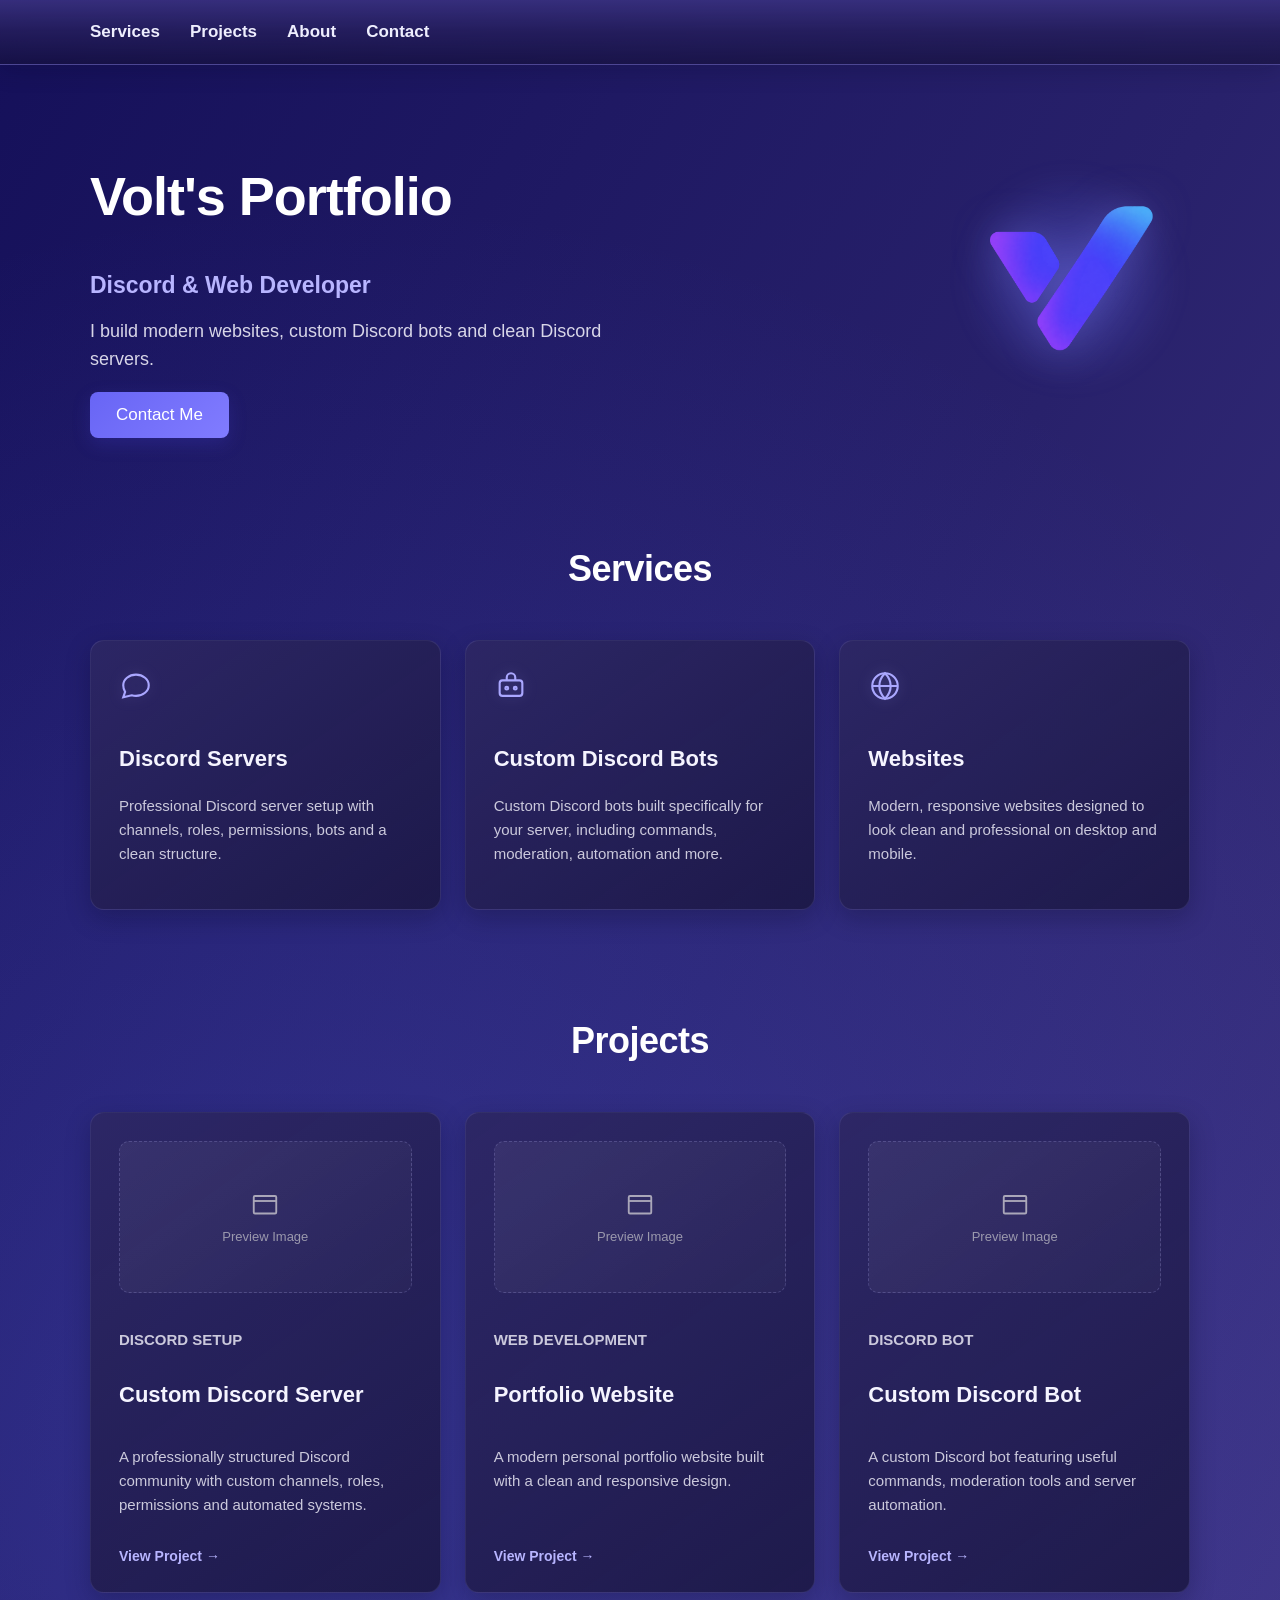
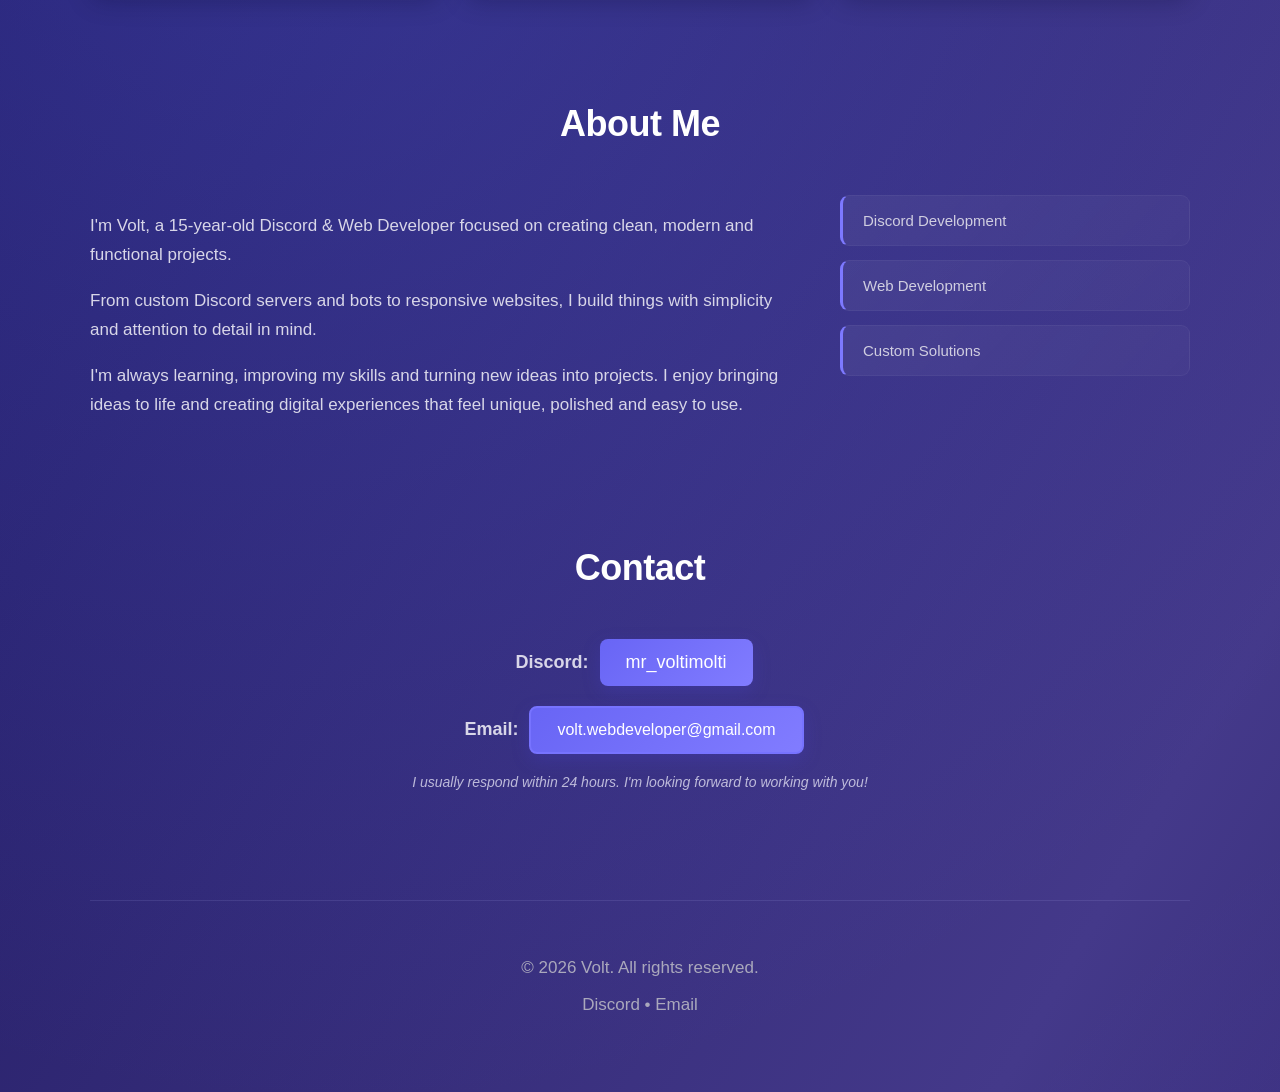
==== index.html @ e013213d "Portfolio website finished" ====
<!DOCTYPE html>
<html>
 <head>
  <title>My Portfolio</title>
  <link rel="stylesheet" href="style.css">
  <meta name="viewport" content="width=device-width, initial-scale=1.0">
</head>
  <body>
<nav>
  <a href="#services">Services</a>
  <a href="#projects">Projects</a>
  <a href="#about">About</a>
  <a href="#contact">Contact</a>
</nav>

<section>
  <div class="hero-content">
    <div class="hero-text">
      <h1>Volt's Portfolio</h1>
      <p class="subtitle">Discord & Web Developer</p>
      <p class="description">I build modern websites, custom Discord bots and clean Discord servers.</p>
      <a href="#contact" class="btn">Contact Me</a>
    </div>
<div class="hero-visual">
  <div class="glow-orb"></div>
  <img src="logo.png" alt="Volt Logo" class="hero-logo">
</div>
    </div>
  </div>
</section>

<section id="services">
  <h2 class="section-heading">Services</h2>
  <div class="card-row">
    <div class="card">
      <div class="icon">
        <svg viewBox="0 0 24 24"><path d="M21 11.5c0 4.14-4.03 7.5-9 7.5-1.06 0-2.08-.15-3.02-.43L3 20l1.3-3.9C3.47 14.9 3 13.25 3 11.5 3 7.36 7.03 4 12 4s9 3.36 9 7.5z"/></svg>
      </div>
      <h3>Discord Servers</h3>
      <p>Professional Discord server setup with channels, roles, permissions, bots and a clean structure.</p>
    </div>
    <div class="card">
      <div class="icon">
        <svg viewBox="0 0 24 24"><rect x="4" y="8" width="16" height="11" rx="2"/><path d="M9 8V6a3 3 0 0 1 6 0v2"/><circle cx="9" cy="13.5" r="1"/><circle cx="15" cy="13.5" r="1"/></svg>
      </div>
      <h3>Custom Discord Bots</h3>
      <p>Custom Discord bots built specifically for your server, including commands, moderation, automation and more.</p>
    </div>
    <div class="card">
      <div class="icon">
        <svg viewBox="0 0 24 24"><circle cx="12" cy="12" r="9"/><path d="M3 12h18M12 3c2.5 2.5 4 5.5 4 9s-1.5 6.5-4 9c-2.5-2.5-4-5.5-4-9s1.5-6.5 4-9z"/></svg>
      </div>
      <h3>Websites</h3>
      <p>Modern, responsive websites designed to look clean and professional on desktop and mobile.</p>
    </div>
  </div>
</section>

<section id="projects">
  <h2 class="section-heading">Projects</h2>
  <div class="card-row">
    <div class="card project-card">
      <div class="project-image">
        <svg viewBox="0 0 24 24"><rect x="3" y="4" width="18" height="14" rx="1"/><path d="M3 8h18"/></svg>
        <span>Preview Image</span>
      </div>
      <p class="project-category">Discord Setup</p>
      <h3>Custom Discord Server</h3>
      <p>A professionally structured Discord community with custom channels, roles, permissions and automated systems.</p>
      <a href="#" class="view-project">View Project →</a>
    </div>
    <div class="card project-card">
      <div class="project-image">
        <svg viewBox="0 0 24 24"><rect x="3" y="4" width="18" height="14" rx="1"/><path d="M3 8h18"/></svg>
        <span>Preview Image</span>
      </div>
      <p class="project-category">Web Development</p>
      <h3>Portfolio Website</h3>
      <p>A modern personal portfolio website built with a clean and responsive design.</p>
      <a href="#" class="view-project">View Project →</a>
    </div>
    <div class="card project-card">
      <div class="project-image">
        <svg viewBox="0 0 24 24"><rect x="3" y="4" width="18" height="14" rx="1"/><path d="M3 8h18"/></svg>
        <span>Preview Image</span>
      </div>
      <p class="project-category">Discord Bot</p>
      <h3>Custom Discord Bot</h3>
      <p>A custom Discord bot featuring useful commands, moderation tools and server automation.</p>
      <a href="#" class="view-project">View Project →</a>
    </div>
  </div>
</section>

<section id="about">
  <h2 class="section-heading">About Me</h2>
  <div class="about-content">
    <div class="about-text">
      <p>I'm Volt, a 15-year-old Discord & Web Developer focused on creating clean, modern and functional projects.</p>
      <p>From custom Discord servers and bots to responsive websites, I build things with simplicity and attention to detail in mind.</p>
      <p>I'm always learning, improving my skills and turning new ideas into projects. I enjoy bringing ideas to life and creating digital experiences that feel unique, polished and easy to use.</p>
    </div>

    <div class="about-highlights">
      <div class="highlight-item">Discord Development</div>
      <div class="highlight-item">Web Development</div>
      <div class="highlight-item">Custom Solutions</div>
    </div>
  </div>
</section>

<section id="contact">
  <h2 class="section-heading">Contact</h2>
  <p class="contact-line"><strong>Discord:</strong> <a href="https://discord.com/users/1202567023058489358" target="_blank" class="btn contact-btn">mr_voltimolti</a></p>
  <p class="contact-line"><strong>Email:</strong> <button class="btn contact-btn-outline" id="email-value" onclick="copyText('email-value')">volt.webdeveloper@gmail.com</button></p>
  <p class="contact-note"><em>I usually respond within 24 hours. I'm looking forward to working with you!</em></p> </section>
</section>

<footer>
  <p>© 2026 Volt. All rights reserved.</p>
  <p>Discord • Email</p>
</footer>

  <script src="script.js"></script>
  </body>
</html>
---- style.css ----
html {
scroll-behavior: smooth;
overflow-x: hidden;
}

body {
background:
radial-gradient(circle at 15% 30%, rgba(88, 101, 242, 0.28), transparent 32%),
radial-gradient(circle at 85% 70%, rgba(130, 90, 255, 0.22), transparent 30%),
linear-gradient(120deg, #15105a, #28216b, #44398a, #20195b, #15105a);
background-size: 180% 180%;
animation: gradientMove 18s ease-in-out infinite;
color: #f5f4ff;
font-family: Arial, sans-serif;
font-size: 17px;
max-width: 1100px;
margin: 0 auto;
padding: 0 40px 60px 40px;
overflow-x: hidden;
}

@keyframes gradientMove {
0% {
background-position: 0% 40%;
}

25% {
background-position: 45% 0%;
}

50% {
background-position: 100% 55%;
}

75% {
background-position: 55% 100%;
}

100% {
background-position: 0% 40%;
}
}

/* =========================
NAVBAR
========================= */

nav {
display: flex;
gap: 30px;
position: fixed;
top: 0;
left: 0;
right: 0;
background: linear-gradient(
to bottom,
rgba(55, 47, 125, 0.96),
rgba(37, 30, 91, 0.82),
rgba(22, 17, 58, 0.62)
);
backdrop-filter: blur(12px);
-webkit-backdrop-filter: blur(12px);
padding: 22px max(40px, calc((100vw - 1100px) / 2));
z-index: 100;
width: 100%;
box-sizing: border-box;
border-bottom: 1px solid rgba(185, 181, 255, 0.18);
box-shadow:
0 4px 25px rgba(10, 7, 35, 0.22);
}

nav a {
color: #eeeefe;
text-decoration: none;
font-weight: bold;
transition:
color 0.3s ease,
text-shadow 0.3s ease;
}

nav a:hover {
color: #c1beff;
text-shadow:
0 0 12px rgba(165, 163, 255, 0.35);
}

/* =========================
SECTIONS
========================= */

section {
margin-bottom: 110px;
scroll-margin-top: 110px;
}

section:first-of-type {
padding-top: 120px;
animation: fadeInUp 1s ease;
}

@keyframes fadeInUp {
from {
opacity: 0;
transform: translateY(30px);
}

to {
opacity: 1;
transform: translateY(0);
}
}

/* =========================
HEADINGS
========================= */

h1 {
font-size: 54px;
color: #ffffff;
letter-spacing: -1px;
}

.section-heading {
font-size: 36px;
text-align: center;
margin-bottom: 50px;
color: #ffffff;
letter-spacing: -0.5px;
}

h3 {
font-size: 22px;
color: #f5f4ff;
}

/* =========================
HERO
========================= */

.hero-content {
display: flex;
justify-content: space-between;
align-items: center;
gap: 40px;
}

.hero-text {
flex: 1;
}

.subtitle {
font-size: 23px;
font-weight: bold;
color: #b8b5ff;
margin-bottom: 14px;
}

.description {
font-size: 18px;
color: #d8d6e8;
max-width: 520px;
line-height: 1.6;
}

.hero-visual {
position: relative;
width: 240px;
height: 240px;
display: flex;
align-items: center;
justify-content: center;
flex-shrink: 0;
}

.glow-orb {
position: absolute;
width: 220px;
height: 220px;
border-radius: 50%;
background:
radial-gradient(
circle,
rgba(110, 115, 255, 0.38),
transparent 70%
);
filter: blur(10px);
animation: pulseGlow 6s ease-in-out infinite;
}

@keyframes pulseGlow {
0%,
100% {
opacity: 0.6;
}

50% {
opacity: 1;
}
}

.hero-logo {
position: relative;
width: 200px;
height: 200px;
object-fit: contain;
filter: drop-shadow(0 0 20px rgba(141, 138, 255, 0.25));
transition: transform 0.3s ease, filter 0.3s ease;
}

.hero-logo:hover {
transform: scale(1.05);
filter: drop-shadow(0 0 28px rgba(141, 138, 255, 0.4));
}

/* =========================
CARDS
========================= */

.card-row {
display: flex;
gap: 24px;
}

.card {
background:
linear-gradient(
145deg,
rgba(45, 39, 100, 0.92),
rgba(27, 23, 67, 0.88)
);
padding: 28px;
border-radius: 14px;
border: 1px solid rgba(165, 163, 255, 0.13);
transition:
transform 0.3s ease,
border-color 0.3s ease,
box-shadow 0.3s ease;
box-shadow:
0 8px 25px rgba(8, 6, 30, 0.25);
flex: 1;
}

.card:hover {
transform: translateY(-8px);
border-color:
rgba(165, 163, 255, 0.32);
box-shadow:
0 14px 35px rgba(8, 6, 30, 0.32);
}

.card p {
font-size: 15px;
color: #cbc9dc;
line-height: 1.6;
}

.icon svg {
width: 34px;
height: 34px;
stroke: #aaa7ff;
fill: none;
stroke-width: 1.5;
margin-bottom: 16px;
filter:
drop-shadow(
0 0 7px rgba(165, 163, 255, 0.2)
);
}

/* =========================
PROJECTS
========================= */

.project-card {
display: flex;
flex-direction: column;
}

.project-image {
background:
linear-gradient(
145deg,
rgba(255, 255, 255, 0.06),
rgba(255, 255, 255, 0.025)
);
border: 1px dashed rgba(190, 187, 255, 0.22);
border-radius: 10px;
height: 150px;
display: flex;
flex-direction: column;
align-items: center;
justify-content: center;
gap: 8px;
color: #9b99ad;
font-size: 13px;
margin-bottom: 20px;
}

.project-image svg {
width: 30px;
height: 30px;
stroke: #aaa7b9;
fill: none;
stroke-width: 1.5;
}

.project-category {
color: #b8b5ff;
font-size: 13px;
font-weight: bold;
text-transform: uppercase;
margin-bottom: 8px;
}

.view-project {
color: #b8b5ff;
text-decoration: none;
font-weight: bold;
font-size: 14px;
display: inline-block;
margin-top: auto;
padding-top: 16px;
transition:
color 0.3s ease,
transform 0.3s ease;
}

.view-project:hover {
color: #ffffff;
transform: translateX(3px);
}

/* =========================
ABOUT
========================= */

.about-content {
display: flex;
gap: 50px;
align-items: flex-start;
flex-wrap: wrap;
}

.about-text {
flex: 2;
min-width: 280px;
font-size: 17px;
color: #d8d6e8;
line-height: 1.7;
}

.about-highlights {
flex: 1;
min-width: 220px;
display: flex;
flex-direction: column;
gap: 14px;
}

.highlight-item {
background:
linear-gradient(
135deg,
rgba(255, 255, 255, 0.055),
rgba(255, 255, 255, 0.025)
);
padding: 16px 20px;
border-radius: 9px;
border-left:
3px solid #7d79ff;
border-top:
1px solid rgba(255, 255, 255, 0.05);
border-right:
1px solid rgba(255, 255, 255, 0.04);
border-bottom:
1px solid rgba(255, 255, 255, 0.04);
font-size: 15px;
color: #d0cee0;
}

/* =========================
CONTACT
========================= */

#contact {
text-align: center;
}

#contact a:not(.btn) {
color: #b8b5ff;
text-decoration: underline;
transition:
color 0.3s ease;
}

#contact a:not(.btn):hover {
color: #ffffff;
}

.contact-line {
font-size: 18px;
color: #d8d6e8;
margin-bottom: 20px;
}

.contact-btn {
margin-left: 6px;
}

.contact-btn-outline {
appearance: none;
-webkit-appearance: none;
margin-left: 6px;
background:
rgba(255, 255, 255, 0.025);
border:
2px solid #7773ff;
color: #f5f4ff;
font-family: inherit;
font-size: 16px;
cursor: pointer;
padding: 11px 24px;
border-radius: 8px;
transition:
background-color 0.3s ease,
border-color 0.3s ease,
box-shadow 0.3s ease;
}

.contact-btn-outline:hover {
background:
rgba(110, 106, 255, 0.14);
border-color:
#aaa7ff;
box-shadow:
0 0 18px rgba(110, 106, 255, 0.12);
}

.contact-note {
font-size: 14px;
opacity: 0.7;
margin-top: 20px;
}

/* =========================
BUTTONS
========================= */

.btn {
display: inline-block;
background:
linear-gradient(
135deg,
#6865f5,
#817cff
);
color: #ffffff;
padding: 13px 26px;
border-radius: 8px;
text-decoration: none;
transition:
transform 0.25s ease,
box-shadow 0.25s ease,
filter 0.25s ease;
margin-right: 12px;
box-shadow:
0 6px 18px rgba(72, 68, 220, 0.22);
}

.btn:hover {
transform: translateY(-2px);
filter: brightness(1.08);
box-shadow:
0 9px 25px rgba(72, 68, 220, 0.32);
}

/* =========================
FOOTER
========================= */

footer {
text-align: center;
color: #aaa8bc;
padding-top: 40px;
border-top:
1px solid rgba(190, 187, 255, 0.12);
}

/* =========================
RESPONSIVE
========================= */

@media (max-width: 768px) {

body {
padding-left: 20px;
padding-right: 20px;
}

nav {
gap: 18px;
padding-left: 20px;
padding-right: 20px;
}

nav a {
font-size: 15px;
}

.card-row {
flex-direction: column;
}

.hero-content {
flex-direction: column;
text-align: center;
}

.hero-visual {
display: none;
}

.contact-cards {
flex-direction: column;
align-items: center;
}

.description {
margin: 0 auto;
}

.about-content {
flex-direction: column;
}

.contact-box {
padding: 40px 24px;
}

h1 {
font-size: 42px;
}

.section-heading {
font-size: 28px;
}
}
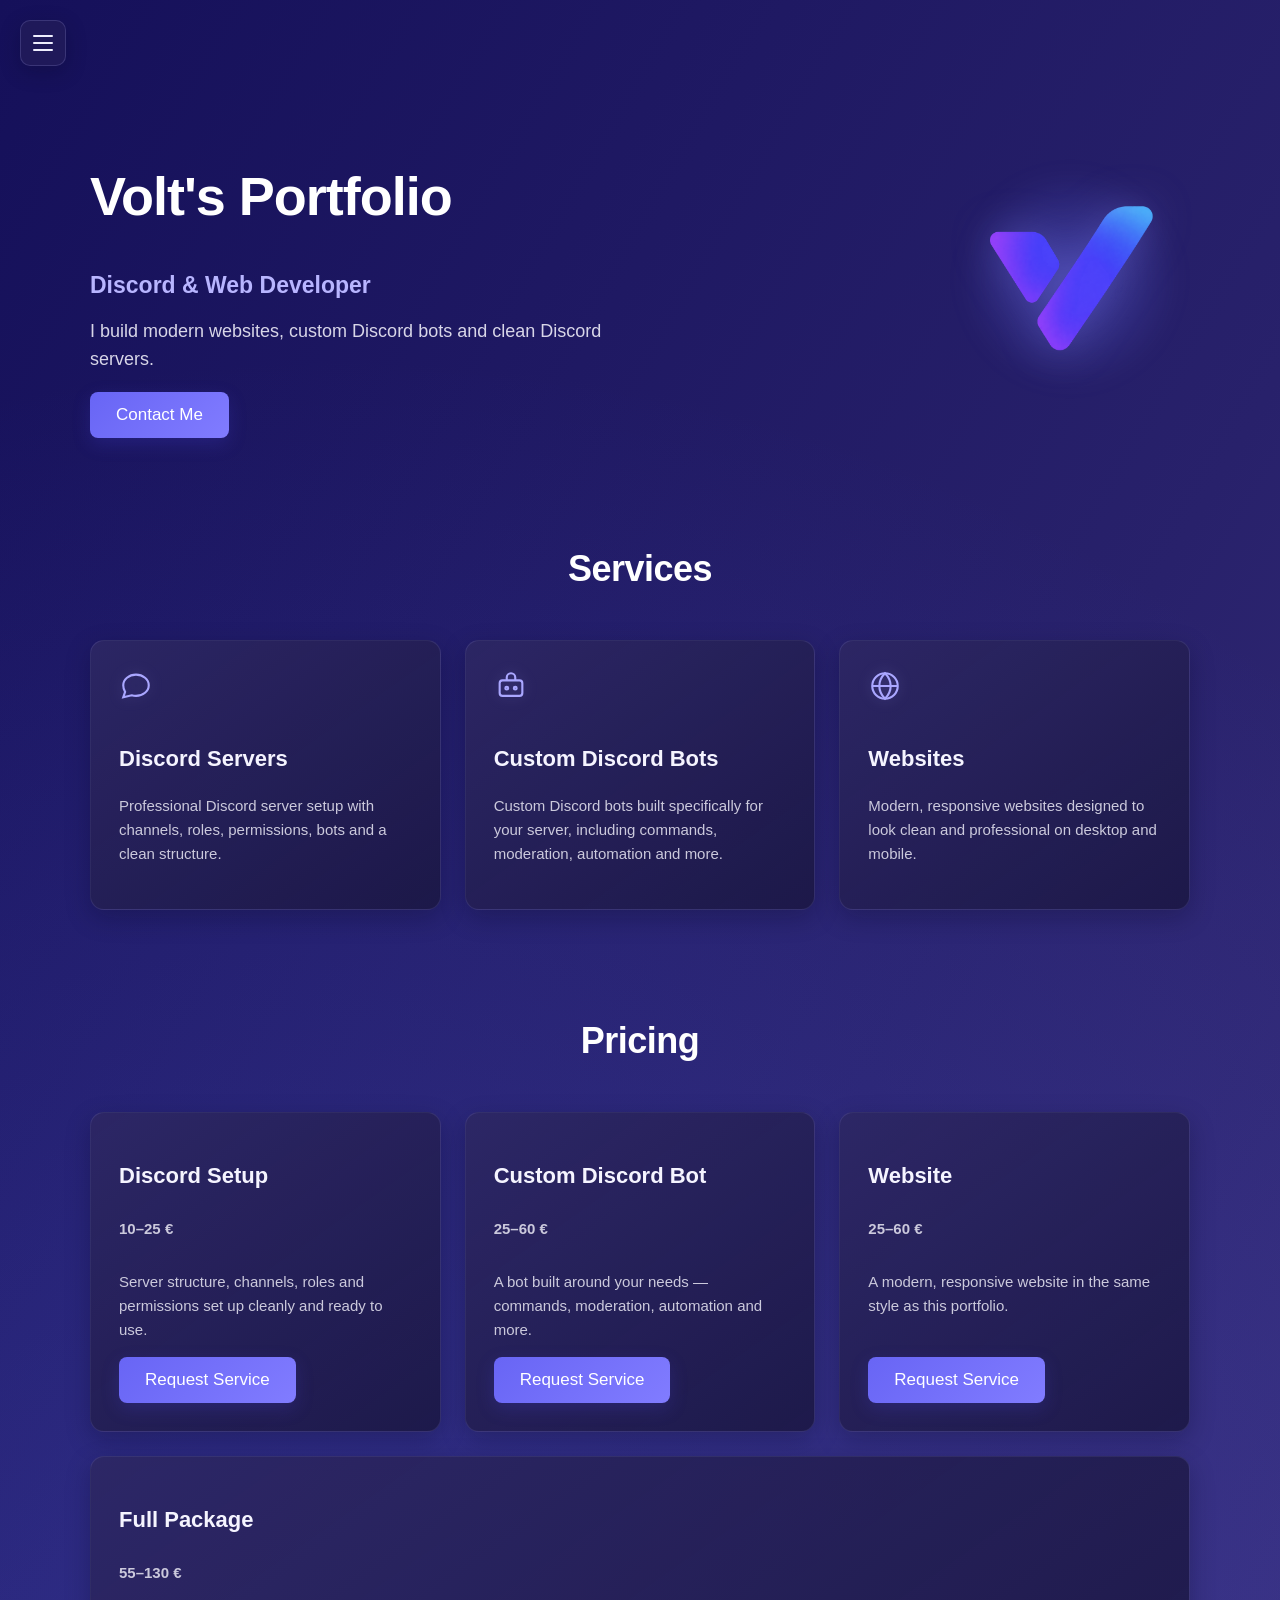
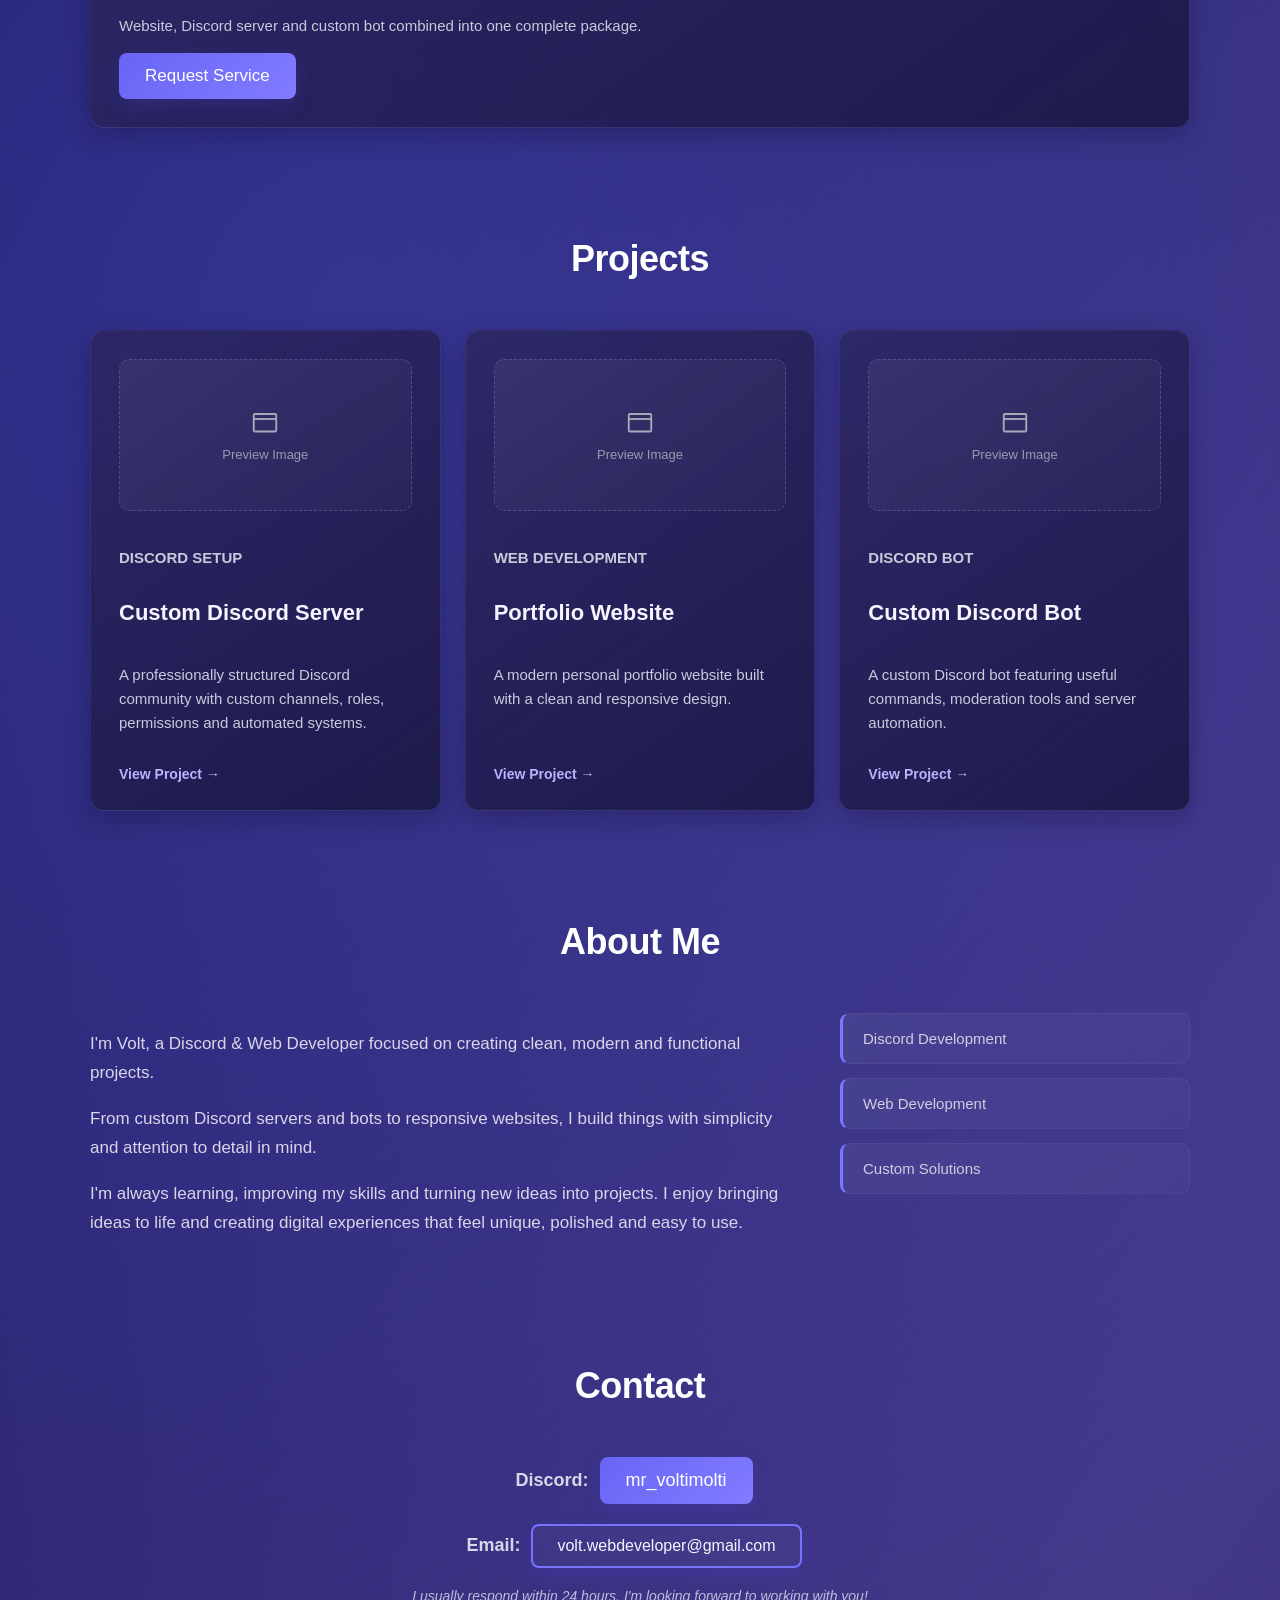
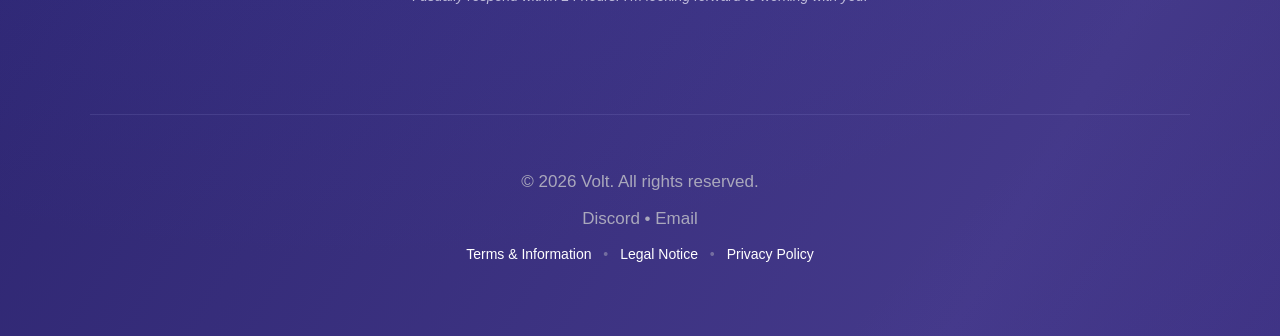
==== commit bfc17835: "Portfolio website finished 1.1" ====
--- a/index.html
+++ b/index.html
@@ -1,126 +1,640 @@
 <!DOCTYPE html>
-<html>
- <head>
-  <title>My Portfolio</title>
-  <link rel="stylesheet" href="style.css">
-  <meta name="viewport" content="width=device-width, initial-scale=1.0">
+<html lang="en">
+
+<head>
+  <meta charset="UTF-8">
+  <title>Volt's Portfolio</title>
+
+  <meta
+    name="description"
+    content="Volt — Discord & Web Developer creating custom Discord servers, bots and modern websites."
+  >
+
+  <meta
+    name="viewport"
+    content="width=device-width, initial-scale=1.0"
+  >
+
+  <link
+    rel="icon"
+    type="image/png"
+    href="logo.png"
+  >
+
+  <link
+    rel="stylesheet"
+    href="style.css"
+  >
 </head>
-  <body>
-<nav>
-  <a href="#services">Services</a>
-  <a href="#projects">Projects</a>
-  <a href="#about">About</a>
-  <a href="#contact">Contact</a>
+
+<body>
+
+<!-- =========================
+     MENU BUTTON
+========================= -->
+
+<button
+  class="menu-button"
+  id="menu-button"
+  aria-label="Open menu"
+  aria-expanded="false"
+>
+  <span></span>
+  <span></span>
+  <span></span>
+</button>
+
+
+<!-- =========================
+     MENU OVERLAY
+========================= -->
+
+<div
+  class="menu-overlay"
+  id="menu-overlay"
+></div>
+
+
+<!-- =========================
+     SIDE MENU
+========================= -->
+
+<nav
+  class="side-menu"
+  id="side-menu"
+  aria-label="Main navigation"
+>
+
+  <div class="menu-header">
+
+    <span>Volt</span>
+
+    <button
+      class="menu-close"
+      id="menu-close"
+      aria-label="Close menu"
+    >
+      ×
+    </button>
+
+  </div>
+
+
+  <div class="menu-links">
+
+    <a href="#services">Services</a>
+
+    <a href="#pricing">Pricing</a>
+
+    <a href="#projects">Projects</a>
+
+    <a href="#about">About</a>
+
+    <a href="#contact">Contact</a>
+
+  </div>
+
 </nav>
 
+
+<!-- =========================
+     HERO
+========================= -->
+
 <section>
+
   <div class="hero-content">
+
     <div class="hero-text">
+
       <h1>Volt's Portfolio</h1>
-      <p class="subtitle">Discord & Web Developer</p>
-      <p class="description">I build modern websites, custom Discord bots and clean Discord servers.</p>
-      <a href="#contact" class="btn">Contact Me</a>
-    </div>
-<div class="hero-visual">
-  <div class="glow-orb"></div>
-  <img src="logo.png" alt="Volt Logo" class="hero-logo">
-</div>
-    </div>
+
+      <p class="subtitle">
+        Discord & Web Developer
+      </p>
+
+      <p class="description">
+        I build modern websites, custom Discord bots and clean Discord servers.
+      </p>
+
+      <a
+        href="#contact"
+        class="btn"
+      >
+        Contact Me
+      </a>
+
+    </div>
+
+
+    <div class="hero-visual">
+
+      <div class="glow-orb"></div>
+
+      <img
+        src="logo.png"
+        alt="Volt Logo"
+        class="hero-logo"
+      >
+
+    </div>
+
   </div>
+
 </section>
 
+
+<!-- =========================
+     SERVICES
+========================= -->
+
 <section id="services">
-  <h2 class="section-heading">Services</h2>
+
+  <h2 class="section-heading">
+    Services
+  </h2>
+
+
   <div class="card-row">
+
     <div class="card">
+
       <div class="icon">
-        <svg viewBox="0 0 24 24"><path d="M21 11.5c0 4.14-4.03 7.5-9 7.5-1.06 0-2.08-.15-3.02-.43L3 20l1.3-3.9C3.47 14.9 3 13.25 3 11.5 3 7.36 7.03 4 12 4s9 3.36 9 7.5z"/></svg>
-      </div>
-      <h3>Discord Servers</h3>
-      <p>Professional Discord server setup with channels, roles, permissions, bots and a clean structure.</p>
-    </div>
+
+        <svg viewBox="0 0 24 24">
+          <path d="M21 11.5c0 4.14-4.03 7.5-9 7.5-1.06 0-2.08-.15-3.02-.43L3 20l1.3-3.9C3.47 14.9 3 13.25 3 11.5 3 7.36 7.03 4 12 4s9 3.36 9 7.5z"/>
+        </svg>
+
+      </div>
+
+      <h3>
+        Discord Servers
+      </h3>
+
+      <p>
+        Professional Discord server setup with channels, roles,
+        permissions, bots and a clean structure.
+      </p>
+
+    </div>
+
+
     <div class="card">
+
       <div class="icon">
-        <svg viewBox="0 0 24 24"><rect x="4" y="8" width="16" height="11" rx="2"/><path d="M9 8V6a3 3 0 0 1 6 0v2"/><circle cx="9" cy="13.5" r="1"/><circle cx="15" cy="13.5" r="1"/></svg>
-      </div>
-      <h3>Custom Discord Bots</h3>
-      <p>Custom Discord bots built specifically for your server, including commands, moderation, automation and more.</p>
-    </div>
+
+        <svg viewBox="0 0 24 24">
+          <rect x="4" y="8" width="16" height="11" rx="2"/>
+          <path d="M9 8V6a3 3 0 0 1 6 0v2"/>
+          <circle cx="9" cy="13.5" r="1"/>
+          <circle cx="15" cy="13.5" r="1"/>
+        </svg>
+
+      </div>
+
+      <h3>
+        Custom Discord Bots
+      </h3>
+
+      <p>
+        Custom Discord bots built specifically for your server,
+        including commands, moderation, automation and more.
+      </p>
+
+    </div>
+
+
     <div class="card">
+
       <div class="icon">
-        <svg viewBox="0 0 24 24"><circle cx="12" cy="12" r="9"/><path d="M3 12h18M12 3c2.5 2.5 4 5.5 4 9s-1.5 6.5-4 9c-2.5-2.5-4-5.5-4-9s1.5-6.5 4-9z"/></svg>
-      </div>
-      <h3>Websites</h3>
-      <p>Modern, responsive websites designed to look clean and professional on desktop and mobile.</p>
-    </div>
+
+        <svg viewBox="0 0 24 24">
+          <circle cx="12" cy="12" r="9"/>
+          <path d="M3 12h18M12 3c2.5 2.5 4 5.5 4 9s-1.5 6.5-4 9c-2.5-2.5-4-5.5-4-9s1.5-6.5 4-9z"/>
+        </svg>
+
+      </div>
+
+      <h3>
+        Websites
+      </h3>
+
+      <p>
+        Modern, responsive websites designed to look clean and
+        professional on desktop and mobile.
+      </p>
+
+    </div>
+
   </div>
+
 </section>
 
+
+<!-- =========================
+     PRICING
+========================= -->
+
+<section id="pricing">
+
+  <h2 class="section-heading">
+    Pricing
+  </h2>
+
+
+  <div class="pricing-row">
+
+
+    <div class="card pricing-card">
+
+      <h3>
+        Discord Setup
+      </h3>
+
+      <p class="price">
+        10–25 €
+      </p>
+
+      <p>
+        Server structure, channels, roles and permissions set up
+        cleanly and ready to use.
+      </p>
+
+      <a
+        href="#contact"
+        class="btn"
+      >
+        Request Service
+      </a>
+
+    </div>
+
+
+    <div class="card pricing-card">
+
+      <h3>
+        Custom Discord Bot
+      </h3>
+
+      <p class="price">
+        25–60 €
+      </p>
+
+      <p>
+        A bot built around your needs — commands, moderation,
+        automation and more.
+      </p>
+
+      <a
+        href="#contact"
+        class="btn"
+      >
+        Request Service
+      </a>
+
+    </div>
+
+
+    <div class="card pricing-card">
+
+      <h3>
+        Website
+      </h3>
+
+      <p class="price">
+        25–60 €
+      </p>
+
+      <p>
+        A modern, responsive website in the same style as
+        this portfolio.
+      </p>
+
+      <a
+        href="#contact"
+        class="btn"
+      >
+        Request Service
+      </a>
+
+    </div>
+
+
+    <div class="card pricing-card">
+
+      <h3>
+        Full Package
+      </h3>
+
+      <p class="price">
+        55–130 €
+      </p>
+
+      <p>
+        Website, Discord server and custom bot combined into
+        one complete package.
+      </p>
+
+      <a
+        href="#contact"
+        class="btn"
+      >
+        Request Service
+      </a>
+
+    </div>
+
+  </div>
+
+</section>
+
+
+<!-- =========================
+     PROJECTS
+========================= -->
+
 <section id="projects">
-  <h2 class="section-heading">Projects</h2>
+
+  <h2 class="section-heading">
+    Projects
+  </h2>
+
+
   <div class="card-row">
+
+
     <div class="card project-card">
+
       <div class="project-image">
-        <svg viewBox="0 0 24 24"><rect x="3" y="4" width="18" height="14" rx="1"/><path d="M3 8h18"/></svg>
-        <span>Preview Image</span>
-      </div>
-      <p class="project-category">Discord Setup</p>
-      <h3>Custom Discord Server</h3>
-      <p>A professionally structured Discord community with custom channels, roles, permissions and automated systems.</p>
-      <a href="#" class="view-project">View Project →</a>
-    </div>
+
+        <svg viewBox="0 0 24 24">
+          <rect x="3" y="4" width="18" height="14" rx="1"/>
+          <path d="M3 8h18"/>
+        </svg>
+
+        <span>
+          Preview Image
+        </span>
+
+      </div>
+
+      <p class="project-category">
+        Discord Setup
+      </p>
+
+      <h3>
+        Custom Discord Server
+      </h3>
+
+      <p>
+        A professionally structured Discord community with
+        custom channels, roles, permissions and automated systems.
+      </p>
+
+      <a
+        href="#"
+        class="view-project"
+      >
+        View Project →
+      </a>
+
+    </div>
+
+
     <div class="card project-card">
+
       <div class="project-image">
-        <svg viewBox="0 0 24 24"><rect x="3" y="4" width="18" height="14" rx="1"/><path d="M3 8h18"/></svg>
-        <span>Preview Image</span>
-      </div>
-      <p class="project-category">Web Development</p>
-      <h3>Portfolio Website</h3>
-      <p>A modern personal portfolio website built with a clean and responsive design.</p>
-      <a href="#" class="view-project">View Project →</a>
-    </div>
+
+        <svg viewBox="0 0 24 24">
+          <rect x="3" y="4" width="18" height="14" rx="1"/>
+          <path d="M3 8h18"/>
+        </svg>
+
+        <span>
+          Preview Image
+        </span>
+
+      </div>
+
+      <p class="project-category">
+        Web Development
+      </p>
+
+      <h3>
+        Portfolio Website
+      </h3>
+
+      <p>
+        A modern personal portfolio website built with a clean
+        and responsive design.
+      </p>
+
+      <a
+        href="#"
+        class="view-project"
+      >
+        View Project →
+      </a>
+
+    </div>
+
+
     <div class="card project-card">
+
       <div class="project-image">
-        <svg viewBox="0 0 24 24"><rect x="3" y="4" width="18" height="14" rx="1"/><path d="M3 8h18"/></svg>
-        <span>Preview Image</span>
-      </div>
-      <p class="project-category">Discord Bot</p>
-      <h3>Custom Discord Bot</h3>
-      <p>A custom Discord bot featuring useful commands, moderation tools and server automation.</p>
-      <a href="#" class="view-project">View Project →</a>
-    </div>
+
+        <svg viewBox="0 0 24 24">
+          <rect x="3" y="4" width="18" height="14" rx="1"/>
+          <path d="M3 8h18"/>
+        </svg>
+
+        <span>
+          Preview Image
+        </span>
+
+      </div>
+
+      <p class="project-category">
+        Discord Bot
+      </p>
+
+      <h3>
+        Custom Discord Bot
+      </h3>
+
+      <p>
+        A custom Discord bot featuring useful commands,
+        moderation tools and server automation.
+      </p>
+
+      <a
+        href="#"
+        class="view-project"
+      >
+        View Project →
+      </a>
+
+    </div>
+
   </div>
+
 </section>
 
+
+<!-- =========================
+     ABOUT
+========================= -->
+
 <section id="about">
-  <h2 class="section-heading">About Me</h2>
+
+  <h2 class="section-heading">
+    About Me
+  </h2>
+
+
   <div class="about-content">
+
     <div class="about-text">
-      <p>I'm Volt, a 15-year-old Discord & Web Developer focused on creating clean, modern and functional projects.</p>
-      <p>From custom Discord servers and bots to responsive websites, I build things with simplicity and attention to detail in mind.</p>
-      <p>I'm always learning, improving my skills and turning new ideas into projects. I enjoy bringing ideas to life and creating digital experiences that feel unique, polished and easy to use.</p>
-    </div>
+
+      <p>
+        I'm Volt, a Discord & Web Developer focused on creating
+        clean, modern and functional projects.
+      </p>
+
+      <p>
+        From custom Discord servers and bots to responsive
+        websites, I build things with simplicity and attention
+        to detail in mind.
+      </p>
+
+      <p>
+        I'm always learning, improving my skills and turning
+        new ideas into projects. I enjoy bringing ideas to life
+        and creating digital experiences that feel unique,
+        polished and easy to use.
+      </p>
+
+    </div>
+
 
     <div class="about-highlights">
-      <div class="highlight-item">Discord Development</div>
-      <div class="highlight-item">Web Development</div>
-      <div class="highlight-item">Custom Solutions</div>
-    </div>
+
+      <div class="highlight-item">
+        Discord Development
+      </div>
+
+      <div class="highlight-item">
+        Web Development
+      </div>
+
+      <div class="highlight-item">
+        Custom Solutions
+      </div>
+
+    </div>
+
   </div>
+
 </section>
 
+
+<!-- =========================
+     CONTACT
+========================= -->
+
 <section id="contact">
-  <h2 class="section-heading">Contact</h2>
-  <p class="contact-line"><strong>Discord:</strong> <a href="https://discord.com/users/1202567023058489358" target="_blank" class="btn contact-btn">mr_voltimolti</a></p>
-  <p class="contact-line"><strong>Email:</strong> <button class="btn contact-btn-outline" id="email-value" onclick="copyText('email-value')">volt.webdeveloper@gmail.com</button></p>
-  <p class="contact-note"><em>I usually respond within 24 hours. I'm looking forward to working with you!</em></p> </section>
+
+  <h2 class="section-heading">
+    Contact
+  </h2>
+
+
+  <p class="contact-line">
+
+    <strong>
+      Discord:
+    </strong>
+
+    <a
+      href="https://discord.com/users/1202567023058489358"
+      target="_blank"
+      rel="noopener noreferrer"
+      class="btn contact-btn"
+    >
+      mr_voltimolti
+    </a>
+
+  </p>
+
+
+  <p class="contact-line">
+
+    <strong>
+      Email:
+    </strong>
+
+    <button
+      class="btn contact-btn-outline"
+      id="email-value"
+      onclick="copyText('email-value')"
+    >
+      volt.webdeveloper@gmail.com
+    </button>
+
+  </p>
+
+
+  <p class="contact-note">
+
+    <em>
+      I usually respond within 24 hours.
+      I'm looking forward to working with you!
+    </em>
+
+  </p>
+
 </section>
 
+
+<!-- =========================
+     FOOTER
+========================= -->
+
 <footer>
-  <p>© 2026 Volt. All rights reserved.</p>
-  <p>Discord • Email</p>
+
+  <p>
+    © 2026 Volt. All rights reserved.
+  </p>
+
+  <p>
+    Discord • Email
+  </p>
+
+
+  <p class="footer-links">
+
+    <a href="terms.html">
+      Terms & Information
+    </a>
+
+    <span>•</span>
+
+    <a href="legal.html">
+      Legal Notice
+    </a>
+
+    <span>•</span>
+
+    <a href="privacy.html">
+      Privacy Policy
+    </a>
+
+  </p>
+
 </footer>
 
-  <script src="script.js"></script>
-  </body>
+
+<script src="script.js"></script>
+
+</body>
 </html>
--- a/style.css
+++ b/style.css
@@ -1,547 +1,1765 @@
 html {
-scroll-behavior: smooth;
-overflow-x: hidden;
-}
+  scroll-behavior: smooth;
+  overflow-x: hidden;
+}
+
 
 body {
-background:
-radial-gradient(circle at 15% 30%, rgba(88, 101, 242, 0.28), transparent 32%),
-radial-gradient(circle at 85% 70%, rgba(130, 90, 255, 0.22), transparent 30%),
-linear-gradient(120deg, #15105a, #28216b, #44398a, #20195b, #15105a);
-background-size: 180% 180%;
-animation: gradientMove 18s ease-in-out infinite;
-color: #f5f4ff;
-font-family: Arial, sans-serif;
-font-size: 17px;
-max-width: 1100px;
-margin: 0 auto;
-padding: 0 40px 60px 40px;
-overflow-x: hidden;
-}
+  background:
+    radial-gradient(
+      circle at 15% 30%,
+      rgba(88, 101, 242, 0.28),
+      transparent 32%
+    ),
+    radial-gradient(
+      circle at 85% 70%,
+      rgba(130, 90, 255, 0.22),
+      transparent 30%
+    ),
+    linear-gradient(
+      120deg,
+      #15105a,
+      #28216b,
+      #44398a,
+      #20195b,
+      #15105a
+    );
+
+  background-size: 180% 180%;
+
+  animation:
+    gradientMove 18s ease-in-out infinite;
+
+  color: #f5f4ff;
+
+  font-family: Arial, sans-serif;
+
+  font-size: 17px;
+
+  max-width: 1100px;
+
+  margin: 0 auto;
+
+  padding:
+    0 40px 60px 40px;
+
+  overflow-x: hidden;
+}
+
 
 @keyframes gradientMove {
-0% {
-background-position: 0% 40%;
-}
-
-25% {
-background-position: 45% 0%;
-}
-
-50% {
-background-position: 100% 55%;
-}
-
-75% {
-background-position: 55% 100%;
-}
-
-100% {
-background-position: 0% 40%;
-}
-}
-
-/* =========================
-NAVBAR
-========================= */
-
-nav {
-display: flex;
-gap: 30px;
-position: fixed;
-top: 0;
-left: 0;
-right: 0;
-background: linear-gradient(
-to bottom,
-rgba(55, 47, 125, 0.96),
-rgba(37, 30, 91, 0.82),
-rgba(22, 17, 58, 0.62)
-);
-backdrop-filter: blur(12px);
--webkit-backdrop-filter: blur(12px);
-padding: 22px max(40px, calc((100vw - 1100px) / 2));
-z-index: 100;
-width: 100%;
-box-sizing: border-box;
-border-bottom: 1px solid rgba(185, 181, 255, 0.18);
-box-shadow:
-0 4px 25px rgba(10, 7, 35, 0.22);
-}
-
-nav a {
-color: #eeeefe;
-text-decoration: none;
-font-weight: bold;
-transition:
-color 0.3s ease,
-text-shadow 0.3s ease;
-}
-
-nav a:hover {
-color: #c1beff;
-text-shadow:
-0 0 12px rgba(165, 163, 255, 0.35);
-}
-
-/* =========================
-SECTIONS
+
+  0% {
+    background-position: 0% 40%;
+  }
+
+  25% {
+    background-position: 45% 0%;
+  }
+
+  50% {
+    background-position: 100% 55%;
+  }
+
+  75% {
+    background-position: 55% 100%;
+  }
+
+  100% {
+    background-position: 0% 40%;
+  }
+
+}
+
+
+/* =========================
+   MENU BUTTON
+========================= */
+
+.menu-button {
+
+  position: fixed;
+
+  top: 20px;
+  left: 20px;
+
+  width: 46px;
+  height: 46px;
+
+  display: flex;
+
+  flex-direction: column;
+
+  justify-content: center;
+
+  align-items: center;
+
+  gap: 5px;
+
+  background:
+    rgba(35, 29, 90, 0.75);
+
+  border:
+    1px solid rgba(185, 181, 255, 0.18);
+
+  border-radius: 10px;
+
+  backdrop-filter: blur(12px);
+
+  -webkit-backdrop-filter: blur(12px);
+
+  cursor: pointer;
+
+  z-index: 1001;
+
+  box-shadow:
+    0 6px 20px rgba(8, 6, 30, 0.25);
+
+  transition:
+    transform 0.25s ease,
+    background 0.25s ease,
+    border-color 0.25s ease;
+}
+
+
+.menu-button:hover {
+
+  transform: translateY(-2px);
+
+  background:
+    rgba(60, 52, 130, 0.85);
+
+  border-color:
+    rgba(165, 163, 255, 0.35);
+}
+
+
+.menu-button span {
+
+  width: 20px;
+  height: 2px;
+
+  background:
+    #eeeefe;
+
+  border-radius: 2px;
+
+  transition:
+    transform 0.3s ease,
+    opacity 0.3s ease;
+}
+
+
+/* =========================
+   SIDE MENU
+========================= */
+
+.side-menu {
+
+  position: fixed;
+
+  top: 0;
+  left: 0;
+
+  width: 280px;
+  height: 100vh;
+
+  box-sizing: border-box;
+
+  background:
+    linear-gradient(
+      145deg,
+      rgba(45, 39, 100, 0.98),
+      rgba(22, 18, 65, 0.98)
+    );
+
+  border-right:
+    1px solid rgba(185, 181, 255, 0.15);
+
+  backdrop-filter: blur(18px);
+
+  -webkit-backdrop-filter: blur(18px);
+
+  z-index: 1000;
+
+  transform:
+    translateX(-100%);
+
+  transition:
+    transform 0.35s ease;
+
+  padding: 24px;
+}
+
+
+.side-menu.active {
+
+  transform:
+    translateX(0);
+
+}
+
+
+/* =========================
+   MENU HEADER
+========================= */
+
+.menu-header {
+
+  display: flex;
+
+  align-items: center;
+
+  justify-content: space-between;
+
+  padding-bottom: 24px;
+
+  border-bottom:
+    1px solid rgba(190, 187, 255, 0.12);
+}
+
+
+.menu-header span {
+
+  font-size: 22px;
+
+  font-weight: bold;
+
+  color: #ffffff;
+}
+
+
+.menu-close {
+
+  width: 38px;
+  height: 38px;
+
+  border: none;
+
+  background: transparent;
+
+  color: #d8d6e8;
+
+  font-size: 30px;
+
+  line-height: 1;
+
+  cursor: pointer;
+
+  border-radius: 8px;
+
+  transition:
+    background 0.25s ease,
+    color 0.25s ease;
+}
+
+
+.menu-close:hover {
+
+  background:
+    rgba(255, 255, 255, 0.06);
+
+  color:
+    #ffffff;
+}
+
+
+/* =========================
+   MENU LINKS
+========================= */
+
+.menu-links {
+
+  display: flex;
+
+  flex-direction: column;
+
+  gap: 8px;
+
+  margin-top: 25px;
+}
+
+
+.menu-links a {
+
+  color:
+    #eeeefe;
+
+  text-decoration:
+    none;
+
+  font-size:
+    17px;
+
+  font-weight:
+    bold;
+
+  padding:
+    13px 15px;
+
+  border-radius:
+    9px;
+
+  transition:
+    background 0.25s ease,
+    color 0.25s ease,
+    transform 0.25s ease;
+}
+
+
+.menu-links a:hover {
+
+  background:
+    rgba(125, 121, 255, 0.12);
+
+  color:
+    #ffffff;
+
+  transform:
+    translateX(4px);
+}
+
+
+/* =========================
+   MENU OVERLAY
+========================= */
+
+.menu-overlay {
+
+  position: fixed;
+
+  inset: 0;
+
+  background:
+    rgba(5, 3, 25, 0.45);
+
+  backdrop-filter:
+    blur(2px);
+
+  -webkit-backdrop-filter:
+    blur(2px);
+
+  z-index: 999;
+
+  opacity: 0;
+
+  visibility: hidden;
+
+  transition:
+    opacity 0.3s ease,
+    visibility 0.3s ease;
+}
+
+
+.menu-overlay.active {
+
+  opacity: 1;
+
+  visibility: visible;
+}
+
+
+/* =========================
+   MENU ANIMATION
+========================= */
+
+.menu-button.active
+span:nth-child(1) {
+
+  transform:
+    translateY(7px) rotate(45deg);
+}
+
+
+.menu-button.active
+span:nth-child(2) {
+
+  opacity: 0;
+}
+
+
+.menu-button.active
+span:nth-child(3) {
+
+  transform:
+    translateY(-7px) rotate(-45deg);
+}
+
+
+/* =========================
+   SECTIONS
 ========================= */
 
 section {
-margin-bottom: 110px;
-scroll-margin-top: 110px;
-}
+
+  margin-bottom:
+    110px;
+
+  scroll-margin-top:
+    110px;
+}
+
 
 section:first-of-type {
-padding-top: 120px;
-animation: fadeInUp 1s ease;
-}
+
+  padding-top:
+    120px;
+
+  animation:
+    fadeInUp 1s ease;
+}
+
 
 @keyframes fadeInUp {
-from {
-opacity: 0;
-transform: translateY(30px);
-}
-
-to {
-opacity: 1;
-transform: translateY(0);
-}
-}
-
-/* =========================
-HEADINGS
+
+  from {
+
+    opacity: 0;
+
+    transform:
+      translateY(30px);
+
+  }
+
+  to {
+
+    opacity: 1;
+
+    transform:
+      translateY(0);
+
+  }
+
+}
+
+
+/* =========================
+   HEADINGS
 ========================= */
 
 h1 {
-font-size: 54px;
-color: #ffffff;
-letter-spacing: -1px;
-}
+
+  font-size:
+    54px;
+
+  color:
+    #ffffff;
+
+  letter-spacing:
+    -1px;
+}
+
 
 .section-heading {
-font-size: 36px;
-text-align: center;
-margin-bottom: 50px;
-color: #ffffff;
-letter-spacing: -0.5px;
-}
+
+  font-size:
+    36px;
+
+  text-align:
+    center;
+
+  margin-bottom:
+    50px;
+
+  color:
+    #ffffff;
+
+  letter-spacing:
+    -0.5px;
+}
+
 
 h3 {
-font-size: 22px;
-color: #f5f4ff;
-}
-
-/* =========================
-HERO
+
+  font-size:
+    22px;
+
+  color:
+    #f5f4ff;
+}
+
+
+/* =========================
+   HERO
 ========================= */
 
 .hero-content {
-display: flex;
-justify-content: space-between;
-align-items: center;
-gap: 40px;
-}
+
+  display:
+    flex;
+
+  justify-content:
+    space-between;
+
+  align-items:
+    center;
+
+  gap:
+    40px;
+}
+
 
 .hero-text {
-flex: 1;
-}
+
+  flex:
+    1;
+}
+
 
 .subtitle {
-font-size: 23px;
-font-weight: bold;
-color: #b8b5ff;
-margin-bottom: 14px;
-}
+
+  font-size:
+    23px;
+
+  font-weight:
+    bold;
+
+  color:
+    #b8b5ff;
+
+  margin-bottom:
+    14px;
+}
+
 
 .description {
-font-size: 18px;
-color: #d8d6e8;
-max-width: 520px;
-line-height: 1.6;
-}
+
+  font-size:
+    18px;
+
+  color:
+    #d8d6e8;
+
+  max-width:
+    520px;
+
+  line-height:
+    1.6;
+}
+
 
 .hero-visual {
-position: relative;
-width: 240px;
-height: 240px;
-display: flex;
-align-items: center;
-justify-content: center;
-flex-shrink: 0;
-}
+
+  position:
+    relative;
+
+  width:
+    240px;
+
+  height:
+    240px;
+
+  display:
+    flex;
+
+  align-items:
+    center;
+
+  justify-content:
+    center;
+
+  flex-shrink:
+    0;
+}
+
 
 .glow-orb {
-position: absolute;
-width: 220px;
-height: 220px;
-border-radius: 50%;
-background:
-radial-gradient(
-circle,
-rgba(110, 115, 255, 0.38),
-transparent 70%
-);
-filter: blur(10px);
-animation: pulseGlow 6s ease-in-out infinite;
-}
+
+  position:
+    absolute;
+
+  width:
+    220px;
+
+  height:
+    220px;
+
+  border-radius:
+    50%;
+
+  background:
+    radial-gradient(
+      circle,
+      rgba(110, 115, 255, 0.38),
+      transparent 70%
+    );
+
+  filter:
+    blur(10px);
+
+  animation:
+    pulseGlow 6s ease-in-out infinite;
+}
+
 
 @keyframes pulseGlow {
-0%,
-100% {
-opacity: 0.6;
-}
-
-50% {
-opacity: 1;
-}
-}
+
+  0%,
+  100% {
+    opacity: 0.6;
+  }
+
+  50% {
+    opacity: 1;
+  }
+
+}
+
 
 .hero-logo {
-position: relative;
-width: 200px;
-height: 200px;
-object-fit: contain;
-filter: drop-shadow(0 0 20px rgba(141, 138, 255, 0.25));
-transition: transform 0.3s ease, filter 0.3s ease;
-}
+
+  position:
+    relative;
+
+  width:
+    200px;
+
+  height:
+    200px;
+
+  object-fit:
+    contain;
+
+  filter:
+    drop-shadow(
+      0 0 20px rgba(141, 138, 255, 0.25)
+    );
+
+  transition:
+    transform 0.3s ease,
+    filter 0.3s ease;
+}
+
 
 .hero-logo:hover {
-transform: scale(1.05);
-filter: drop-shadow(0 0 28px rgba(141, 138, 255, 0.4));
-}
-
-/* =========================
-CARDS
-========================= */
+
+  transform:
+    scale(1.05);
+
+  filter:
+    drop-shadow(
+      0 0 28px rgba(141, 138, 255, 0.4)
+    );
+}
+
+
+/* =========================
+   CARDS
+========================= */
+
+.card {
+
+  background:
+    linear-gradient(
+      145deg,
+      rgba(45, 39, 100, 0.92),
+      rgba(27, 23, 67, 0.88)
+    );
+
+  padding:
+    28px;
+
+  border-radius:
+    14px;
+
+  border:
+    1px solid rgba(165, 163, 255, 0.13);
+
+  transition:
+    transform 0.3s ease,
+    border-color 0.3s ease,
+    box-shadow 0.3s ease;
+
+  box-shadow:
+    0 8px 25px rgba(8, 6, 30, 0.25);
+
+  flex:
+    1;
+}
+
+
+.card:hover {
+
+  transform:
+    translateY(-8px);
+
+  border-color:
+    rgba(165, 163, 255, 0.32);
+
+  box-shadow:
+    0 14px 35px rgba(8, 6, 30, 0.32);
+}
+
+
+.card p {
+
+  font-size:
+    15px;
+
+  color:
+    #cbc9dc;
+
+  line-height:
+    1.6;
+}
+
 
 .card-row {
-display: flex;
-gap: 24px;
-}
-
-.card {
-background:
-linear-gradient(
-145deg,
-rgba(45, 39, 100, 0.92),
-rgba(27, 23, 67, 0.88)
-);
-padding: 28px;
-border-radius: 14px;
-border: 1px solid rgba(165, 163, 255, 0.13);
-transition:
-transform 0.3s ease,
-border-color 0.3s ease,
-box-shadow 0.3s ease;
-box-shadow:
-0 8px 25px rgba(8, 6, 30, 0.25);
-flex: 1;
-}
-
-.card:hover {
-transform: translateY(-8px);
-border-color:
-rgba(165, 163, 255, 0.32);
-box-shadow:
-0 14px 35px rgba(8, 6, 30, 0.32);
-}
-
-.card p {
-font-size: 15px;
-color: #cbc9dc;
-line-height: 1.6;
-}
+
+  display:
+    flex;
+
+  gap:
+    24px;
+}
+
 
 .icon svg {
-width: 34px;
-height: 34px;
-stroke: #aaa7ff;
-fill: none;
-stroke-width: 1.5;
-margin-bottom: 16px;
-filter:
-drop-shadow(
-0 0 7px rgba(165, 163, 255, 0.2)
-);
-}
-
-/* =========================
-PROJECTS
+
+  width:
+    34px;
+
+  height:
+    34px;
+
+  stroke:
+    #aaa7ff;
+
+  fill:
+    none;
+
+  stroke-width:
+    1.5;
+
+  margin-bottom:
+    16px;
+
+  filter:
+    drop-shadow(
+      0 0 7px rgba(165, 163, 255, 0.2)
+    );
+}
+
+
+/* =========================
+   PRICING
+========================= */
+
+.pricing-row {
+
+  display:
+    flex;
+
+  flex-wrap:
+    wrap;
+
+  gap:
+    24px;
+}
+
+
+.pricing-card {
+
+  flex:
+    1 1 220px;
+
+  display:
+    flex;
+
+  flex-direction:
+    column;
+}
+
+
+.price {
+
+  font-size:
+    26px;
+
+  font-weight:
+    bold;
+
+  color:
+    #b8b5ff;
+
+  margin:
+    6px 0 14px 0;
+}
+
+
+.pricing-card .btn {
+
+  margin-top:
+    auto;
+
+  align-self:
+    flex-start;
+}
+
+
+/* =========================
+   BUTTONS
+========================= */
+
+.btn {
+
+  display:
+    inline-block;
+
+  background:
+    linear-gradient(
+      135deg,
+      #6865f5,
+      #817cff
+    );
+
+  color:
+    #ffffff;
+
+  padding:
+    13px 26px;
+
+  border-radius:
+    8px;
+
+  text-decoration:
+    none;
+
+  transition:
+    transform 0.25s ease,
+    box-shadow 0.25s ease,
+    filter 0.25s ease;
+
+  margin-right:
+    12px;
+
+  box-shadow:
+    0 6px 18px rgba(72, 68, 220, 0.22);
+}
+
+
+.btn:hover {
+
+  transform:
+    translateY(-2px);
+
+  filter:
+    brightness(1.08);
+
+  box-shadow:
+    0 9px 25px rgba(72, 68, 220, 0.32);
+}
+
+
+/* =========================
+   PROJECTS
 ========================= */
 
 .project-card {
-display: flex;
-flex-direction: column;
-}
+
+  display:
+    flex;
+
+  flex-direction:
+    column;
+}
+
 
 .project-image {
-background:
-linear-gradient(
-145deg,
-rgba(255, 255, 255, 0.06),
-rgba(255, 255, 255, 0.025)
-);
-border: 1px dashed rgba(190, 187, 255, 0.22);
-border-radius: 10px;
-height: 150px;
-display: flex;
-flex-direction: column;
-align-items: center;
-justify-content: center;
-gap: 8px;
-color: #9b99ad;
-font-size: 13px;
-margin-bottom: 20px;
-}
+
+  background:
+    linear-gradient(
+      145deg,
+      rgba(255, 255, 255, 0.06),
+      rgba(255, 255, 255, 0.025)
+    );
+
+  border:
+    1px dashed rgba(190, 187, 255, 0.22);
+
+  border-radius:
+    10px;
+
+  height:
+    150px;
+
+  display:
+    flex;
+
+  flex-direction:
+    column;
+
+  align-items:
+    center;
+
+  justify-content:
+    center;
+
+  gap:
+    8px;
+
+  color:
+    #9b99ad;
+
+  font-size:
+    13px;
+
+  margin-bottom:
+    20px;
+}
+
 
 .project-image svg {
-width: 30px;
-height: 30px;
-stroke: #aaa7b9;
-fill: none;
-stroke-width: 1.5;
-}
+
+  width:
+    30px;
+
+  height:
+    30px;
+
+  stroke:
+    #aaa7b9;
+
+  fill:
+    none;
+
+  stroke-width:
+    1.5;
+}
+
 
 .project-category {
-color: #b8b5ff;
-font-size: 13px;
-font-weight: bold;
-text-transform: uppercase;
-margin-bottom: 8px;
-}
+
+  color:
+    #b8b5ff;
+
+  font-size:
+    13px;
+
+  font-weight:
+    bold;
+
+  text-transform:
+    uppercase;
+
+  margin-bottom:
+    8px;
+}
+
 
 .view-project {
-color: #b8b5ff;
-text-decoration: none;
-font-weight: bold;
-font-size: 14px;
-display: inline-block;
-margin-top: auto;
-padding-top: 16px;
-transition:
-color 0.3s ease,
-transform 0.3s ease;
-}
+
+  color:
+    #b8b5ff;
+
+  text-decoration:
+    none;
+
+  font-weight:
+    bold;
+
+  font-size:
+    14px;
+
+  display:
+    inline-block;
+
+  margin-top:
+    auto;
+
+  padding-top:
+    16px;
+
+  transition:
+    color 0.3s ease,
+    transform 0.3s ease;
+}
+
 
 .view-project:hover {
-color: #ffffff;
-transform: translateX(3px);
-}
-
-/* =========================
-ABOUT
+
+  color:
+    #ffffff;
+
+  transform:
+    translateX(3px);
+}
+
+
+/* =========================
+   ABOUT
 ========================= */
 
 .about-content {
-display: flex;
-gap: 50px;
-align-items: flex-start;
-flex-wrap: wrap;
-}
+
+  display:
+    flex;
+
+  gap:
+    50px;
+
+  align-items:
+    flex-start;
+
+  flex-wrap:
+    wrap;
+}
+
 
 .about-text {
-flex: 2;
-min-width: 280px;
-font-size: 17px;
-color: #d8d6e8;
-line-height: 1.7;
-}
+
+  flex:
+    2;
+
+  min-width:
+    280px;
+
+  font-size:
+    17px;
+
+  color:
+    #d8d6e8;
+
+  line-height:
+    1.7;
+}
+
 
 .about-highlights {
-flex: 1;
-min-width: 220px;
-display: flex;
-flex-direction: column;
-gap: 14px;
-}
+
+  flex:
+    1;
+
+  min-width:
+    220px;
+
+  display:
+    flex;
+
+  flex-direction:
+    column;
+
+  gap:
+    14px;
+}
+
 
 .highlight-item {
-background:
-linear-gradient(
-135deg,
-rgba(255, 255, 255, 0.055),
-rgba(255, 255, 255, 0.025)
-);
-padding: 16px 20px;
-border-radius: 9px;
-border-left:
-3px solid #7d79ff;
-border-top:
-1px solid rgba(255, 255, 255, 0.05);
-border-right:
-1px solid rgba(255, 255, 255, 0.04);
-border-bottom:
-1px solid rgba(255, 255, 255, 0.04);
-font-size: 15px;
-color: #d0cee0;
-}
-
-/* =========================
-CONTACT
+
+  background:
+    linear-gradient(
+      135deg,
+      rgba(255, 255, 255, 0.055),
+      rgba(255, 255, 255, 0.025)
+    );
+
+  padding:
+    16px 20px;
+
+  border-radius:
+    9px;
+
+  border-left:
+    3px solid #7d79ff;
+
+  border-top:
+    1px solid rgba(255, 255, 255, 0.05);
+
+  border-right:
+    1px solid rgba(255, 255, 255, 0.04);
+
+  border-bottom:
+    1px solid rgba(255, 255, 255, 0.04);
+
+  font-size:
+    15px;
+
+  color:
+    #d0cee0;
+}
+
+
+/* =========================
+   CONTACT
 ========================= */
 
 #contact {
-text-align: center;
-}
+
+  text-align:
+    center;
+}
+
 
 #contact a:not(.btn) {
-color: #b8b5ff;
-text-decoration: underline;
-transition:
-color 0.3s ease;
-}
+
+  color:
+    #b8b5ff;
+
+  text-decoration:
+    underline;
+
+  transition:
+    color 0.3s ease;
+}
+
 
 #contact a:not(.btn):hover {
-color: #ffffff;
-}
+
+  color:
+    #ffffff;
+}
+
 
 .contact-line {
-font-size: 18px;
-color: #d8d6e8;
-margin-bottom: 20px;
-}
+
+  font-size:
+    18px;
+
+  color:
+    #d8d6e8;
+
+  margin-bottom:
+    20px;
+}
+
 
 .contact-btn {
-margin-left: 6px;
-}
+
+  margin-left:
+    6px;
+}
+
 
 .contact-btn-outline {
-appearance: none;
--webkit-appearance: none;
-margin-left: 6px;
-background:
-rgba(255, 255, 255, 0.025);
-border:
-2px solid #7773ff;
-color: #f5f4ff;
-font-family: inherit;
-font-size: 16px;
-cursor: pointer;
-padding: 11px 24px;
-border-radius: 8px;
-transition:
-background-color 0.3s ease,
-border-color 0.3s ease,
-box-shadow 0.3s ease;
-}
+
+  appearance:
+    none;
+
+  -webkit-appearance:
+    none;
+
+  margin-left:
+    6px;
+
+  background:
+    rgba(255, 255, 255, 0.025);
+
+  border:
+    2px solid #7773ff;
+
+  color:
+    #f5f4ff;
+
+  font-family:
+    inherit;
+
+  font-size:
+    16px;
+
+  cursor:
+    pointer;
+
+  padding:
+    11px 24px;
+
+  border-radius:
+    8px;
+
+  transition:
+    background-color 0.3s ease,
+    border-color 0.3s ease,
+    box-shadow 0.3s ease;
+}
+
 
 .contact-btn-outline:hover {
-background:
-rgba(110, 106, 255, 0.14);
-border-color:
-#aaa7ff;
-box-shadow:
-0 0 18px rgba(110, 106, 255, 0.12);
-}
+
+  background:
+    rgba(110, 106, 255, 0.14);
+
+  border-color:
+    #aaa7ff;
+
+  box-shadow:
+    0 0 18px rgba(110, 106, 255, 0.12);
+}
+
 
 .contact-note {
-font-size: 14px;
-opacity: 0.7;
-margin-top: 20px;
-}
-
-/* =========================
-BUTTONS
-========================= */
-
-.btn {
-display: inline-block;
-background:
-linear-gradient(
-135deg,
-#6865f5,
-#817cff
-);
-color: #ffffff;
-padding: 13px 26px;
-border-radius: 8px;
-text-decoration: none;
-transition:
-transform 0.25s ease,
-box-shadow 0.25s ease,
-filter 0.25s ease;
-margin-right: 12px;
-box-shadow:
-0 6px 18px rgba(72, 68, 220, 0.22);
-}
-
-.btn:hover {
-transform: translateY(-2px);
-filter: brightness(1.08);
-box-shadow:
-0 9px 25px rgba(72, 68, 220, 0.32);
-}
-
-/* =========================
-FOOTER
+
+  font-size:
+    14px;
+
+  opacity:
+    0.7;
+
+  margin-top:
+    20px;
+}
+
+
+/* =========================
+   TERMS
+========================= */
+
+.terms-grid {
+
+  display:
+    grid;
+
+  grid-template-columns:
+    repeat(2, 1fr);
+
+  gap:
+    24px;
+}
+
+
+.terms-card {
+
+  height:
+    100%;
+
+  box-sizing:
+    border-box;
+}
+
+
+.terms-card h3 {
+
+  margin-top:
+    0;
+
+  margin-bottom:
+    12px;
+}
+
+
+.terms-card p {
+
+  margin-top:
+    0;
+}
+
+
+.terms-note {
+
+  text-align:
+    center;
+
+  max-width:
+    800px;
+
+  margin:
+    30px auto 0 auto;
+
+  font-size:
+    14px;
+
+  line-height:
+    1.6;
+
+  color:
+    #aaa8bc;
+
+  opacity:
+    0.8;
+}
+
+
+/* =========================
+   LEGAL & PRIVACY
+========================= */
+
+.legal-box {
+
+  display:
+    grid;
+
+  grid-template-columns:
+    repeat(2, 1fr);
+
+  gap:
+    24px;
+}
+
+
+.legal-box .card {
+
+  height:
+    100%;
+
+  box-sizing:
+    border-box;
+}
+
+
+.legal-box h3 {
+
+  margin-top:
+    0;
+
+  margin-bottom:
+    14px;
+}
+
+
+.legal-box p {
+
+  margin-top:
+    0;
+
+  margin-bottom:
+    12px;
+}
+
+
+.legal-box a {
+
+  color:
+    #b8b5ff;
+
+  text-decoration:
+    none;
+}
+
+
+.legal-box a:hover {
+
+  color:
+    #ffffff;
+
+  text-decoration:
+    underline;
+}
+
+
+/* =========================
+   FOOTER
 ========================= */
 
 footer {
-text-align: center;
-color: #aaa8bc;
-padding-top: 40px;
-border-top:
-1px solid rgba(190, 187, 255, 0.12);
-}
-
-/* =========================
-RESPONSIVE
+
+  text-align:
+    center;
+
+  color:
+    #aaa8bc;
+
+  padding-top:
+    40px;
+
+  border-top:
+    1px solid rgba(190, 187, 255, 0.12);
+}
+
+
+.footer-links {
+
+  margin-top:
+    12px;
+
+  font-size:
+    14px;
+}
+
+
+.footer-links a {
+
+  color:
+    #aaa8bc;
+
+  text-decoration:
+    none;
+
+  transition:
+    color 0.3s ease;
+}
+
+
+.footer-links a:hover {
+
+  color:
+    #ffffff;
+}
+
+
+.footer-links span {
+
+  margin:
+    0 8px;
+
+  opacity:
+    0.5;
+}
+
+
+/* =========================
+   RESPONSIVE
 ========================= */
 
 @media (max-width: 768px) {
 
-body {
-padding-left: 20px;
-padding-right: 20px;
-}
-
-nav {
-gap: 18px;
-padding-left: 20px;
-padding-right: 20px;
-}
-
-nav a {
-font-size: 15px;
-}
-
-.card-row {
-flex-direction: column;
-}
-
-.hero-content {
-flex-direction: column;
-text-align: center;
-}
-
-.hero-visual {
-display: none;
-}
-
-.contact-cards {
-flex-direction: column;
-align-items: center;
-}
-
-.description {
-margin: 0 auto;
-}
-
-.about-content {
-flex-direction: column;
-}
-
-.contact-box {
-padding: 40px 24px;
-}
-
-h1 {
-font-size: 42px;
-}
-
-.section-heading {
-font-size: 28px;
-}
-}
+  body {
+
+    padding-left:
+      20px;
+
+    padding-right:
+      20px;
+  }
+
+
+  .menu-button {
+
+    top:
+      16px;
+
+    left:
+      16px;
+  }
+
+
+  .side-menu {
+
+    width:
+      270px;
+  }
+
+
+  .card-row {
+
+    flex-direction:
+      column;
+  }
+
+
+  .pricing-row {
+
+    flex-direction:
+      column;
+  }
+
+
+  .hero-content {
+
+    flex-direction:
+      column;
+
+    text-align:
+      center;
+  }
+
+
+  .hero-visual {
+
+    display:
+      none;
+  }
+
+
+  .description {
+
+    margin:
+      0 auto;
+  }
+
+
+  .about-content {
+
+    flex-direction:
+      column;
+  }
+
+
+  .terms-grid {
+
+    grid-template-columns:
+      1fr;
+  }
+
+
+  .legal-box {
+
+    grid-template-columns:
+      1fr;
+  }
+
+
+  .footer-links {
+
+    line-height:
+      2;
+  }
+
+
+  h1 {
+
+    font-size:
+      42px;
+  }
+
+
+  .section-heading {
+
+    font-size:
+      28px;
+  }
+
+}
+
+.footer-links a,
+.footer-links a:visited,
+.footer-links a:hover,
+.footer-links a:active {
+  color: #ffffff;
+  text-decoration: none;
+}
+
+.footer-links a:hover {
+  opacity: 0.8;
+}
+
+/* =========================
+   ALL LINKS WHITE
+========================= */
+
+a,
+a:visited,
+a:hover,
+a:active {
+  color: #ffffff;
+}
+
+/* =========================
+   LEGAL PAGES
+========================= */
+
+.legal-page-body {
+
+  max-width: none;
+
+  margin: 0;
+
+  padding: 0;
+
+}
+
+
+.legal-page {
+
+  width:
+    min(900px, 88%);
+
+  margin:
+    0 auto;
+
+  padding:
+    120px 0 100px;
+
+}
+
+
+.legal-page h1 {
+
+  font-size:
+    54px;
+
+  color:
+    #ffffff;
+
+  margin:
+    0 0 55px;
+
+  letter-spacing:
+    -1px;
+
+}
+
+
+.legal-page h2 {
+
+  font-size:
+    28px;
+
+  color:
+    #ffffff;
+
+  margin:
+    45px 0 15px;
+
+}
+
+
+.legal-page p {
+
+  color:
+    #d8d6e8;
+
+  font-size:
+    17px;
+
+  line-height:
+    1.7;
+
+  margin:
+    0 0 18px;
+
+}
+
+
+.legal-page a {
+
+  color:
+    #ffffff;
+
+}
+
+
+.legal-page a:visited {
+
+  color:
+    #ffffff;
+
+}
+
+
+.legal-page a:hover {
+
+  color:
+    #ffffff;
+
+}
+
+
+.legal-intro {
+
+  color:
+    #d8d6e8;
+
+  font-size:
+    19px !important;
+
+  line-height:
+    1.7 !important;
+
+  margin-bottom:
+    40px !important;
+
+}
+
+
+.back-link {
+
+  display:
+    inline-block;
+
+  color:
+    #ffffff !important;
+
+  font-size:
+    18px;
+
+  margin-bottom:
+    55px;
+
+  text-decoration:
+    underline;
+
+}
+
+
+.back-link:hover {
+
+  color:
+    #ffffff !important;
+
+}
+
+
+.legal-updated {
+
+  margin-top:
+    60px !important;
+
+  color:
+    #aaa8bc !important;
+
+  font-size:
+    14px !important;
+
+}
+
+
+/* =========================
+   ALL LINKS WHITE
+========================= */
+
+a,
+a:visited,
+a:hover,
+a:active {
+
+  color:
+    #ffffff;
+
+}
+
+
+@media (max-width: 768px) {
+
+  .legal-page {
+
+    width:
+      88%;
+
+    padding:
+    120px 0 100px;
+
+  }
+
+
+  .legal-page h1 {
+
+    font-size:
+      42px;
+
+    margin-bottom:
+      40px;
+
+  }
+
+
+  .legal-page h2 {
+
+    font-size:
+      24px;
+
+    margin-top:
+      38px;
+
+  }
+
+
+  .legal-page p {
+
+    font-size:
+      16px;
+
+    line-height:
+      1.7;
+
+  }
+
+
+  .back-link {
+
+    font-size:
+      16px;
+
+    margin-bottom:
+      40px;
+
+  }
+
+}
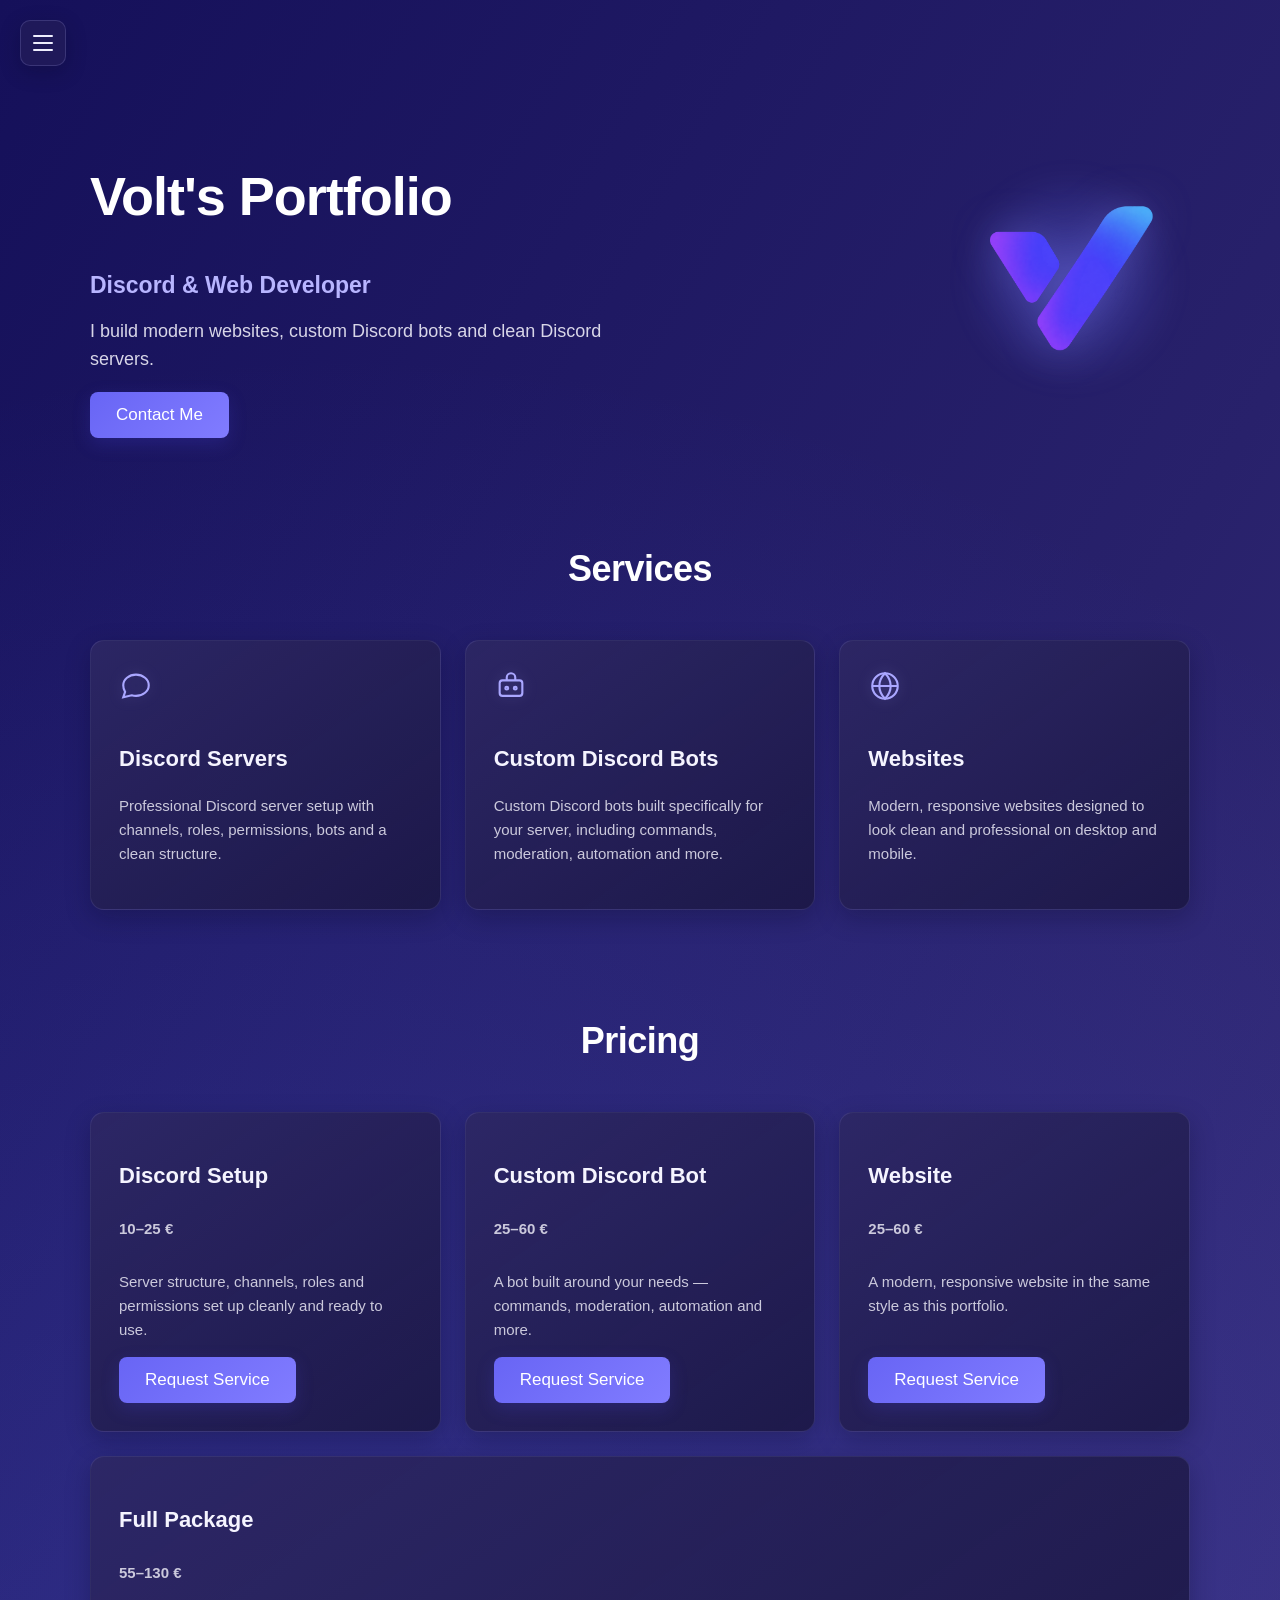
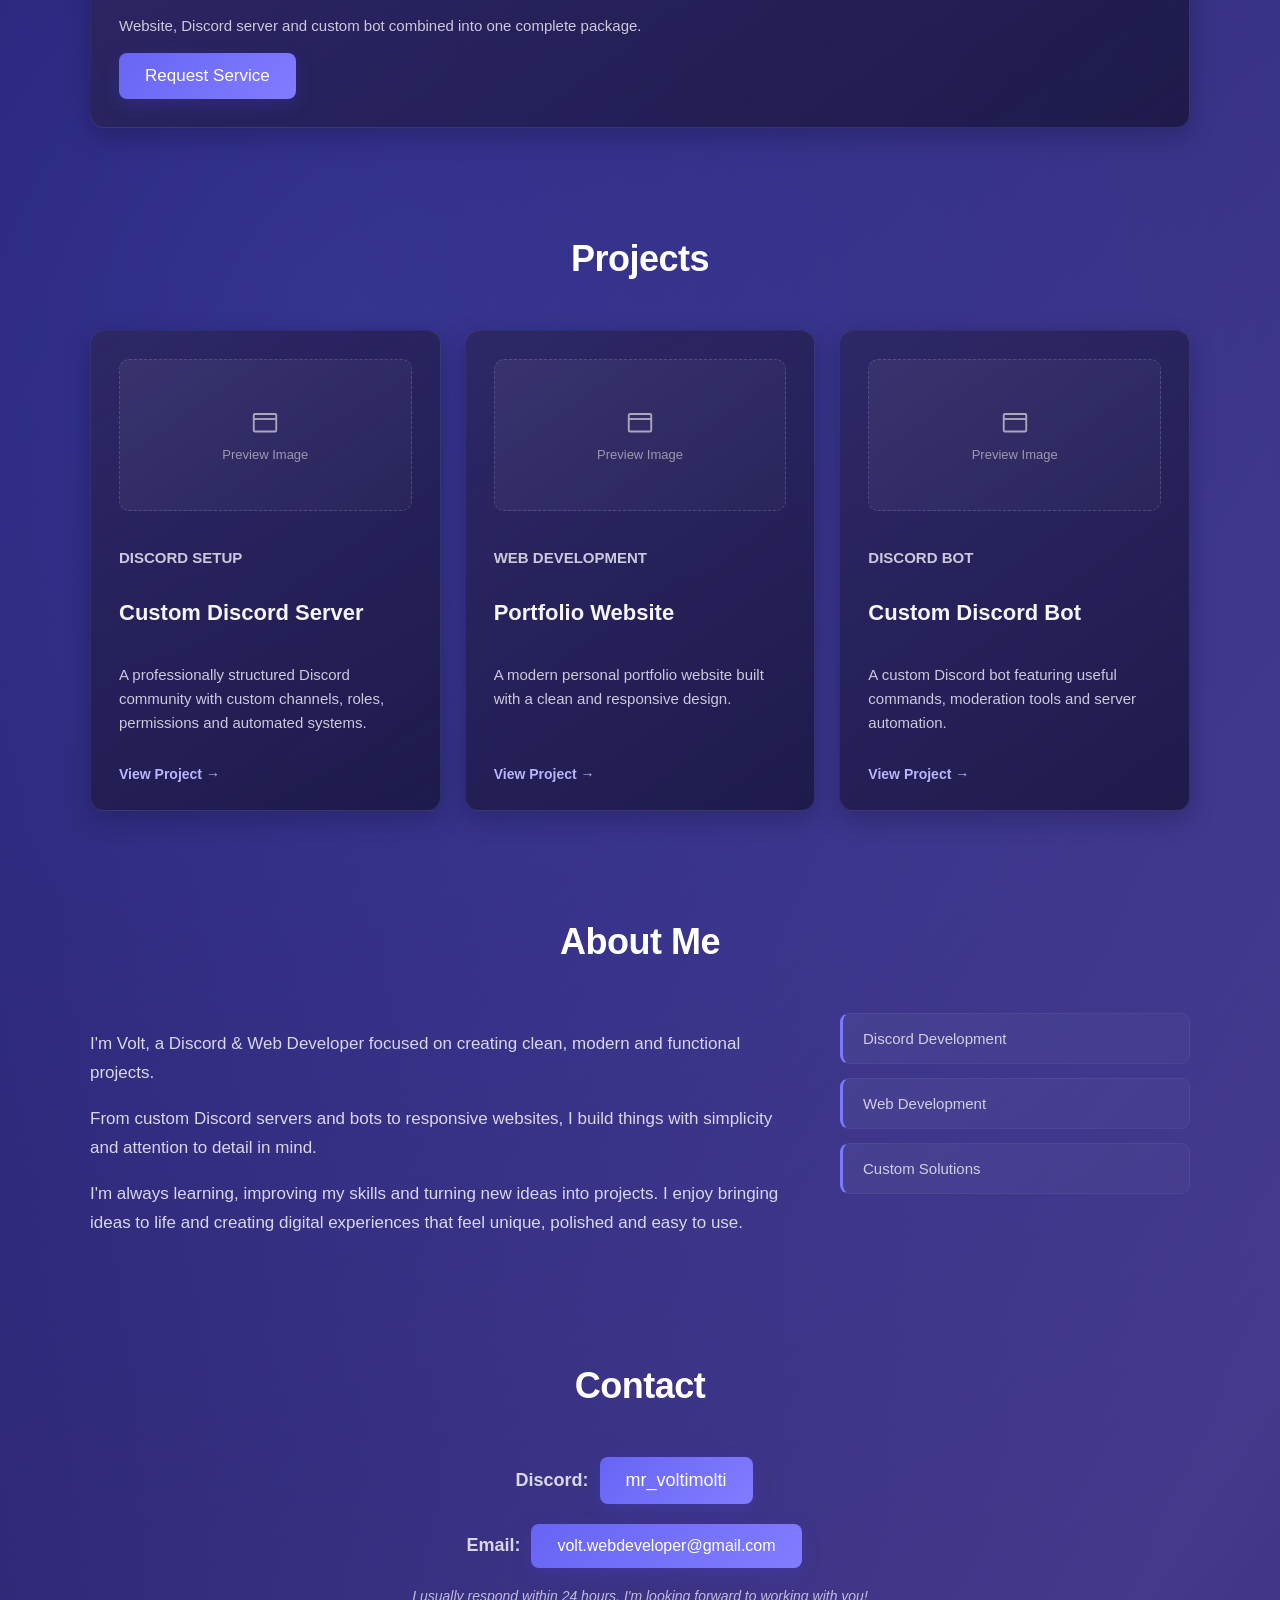
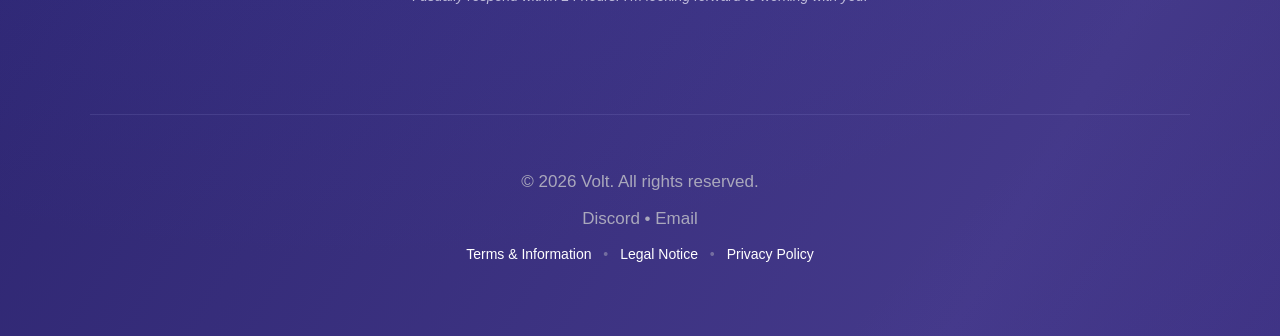
==== commit 1730232f: "Portfolio website finished 1.3" ====
--- a/index.html
+++ b/index.html
@@ -73,6 +73,7 @@
       class="menu-close"
       id="menu-close"
       aria-label="Close menu"
+      onclick="closeMenu()"
     >
       ×
     </button>
@@ -574,7 +575,7 @@
     </strong>
 
     <button
-      class="btn contact-btn-outline"
+      class="btn contact-btn"
       id="email-value"
       onclick="copyText('email-value')"
     >
--- a/style.css
+++ b/style.css
@@ -1130,61 +1130,6 @@
 }
 
 
-.contact-btn-outline {
-
-  appearance:
-    none;
-
-  -webkit-appearance:
-    none;
-
-  margin-left:
-    6px;
-
-  background:
-    rgba(255, 255, 255, 0.025);
-
-  border:
-    2px solid #7773ff;
-
-  color:
-    #f5f4ff;
-
-  font-family:
-    inherit;
-
-  font-size:
-    16px;
-
-  cursor:
-    pointer;
-
-  padding:
-    11px 24px;
-
-  border-radius:
-    8px;
-
-  transition:
-    background-color 0.3s ease,
-    border-color 0.3s ease,
-    box-shadow 0.3s ease;
-}
-
-
-.contact-btn-outline:hover {
-
-  background:
-    rgba(110, 106, 255, 0.14);
-
-  border-color:
-    #aaa7ff;
-
-  box-shadow:
-    0 0 18px rgba(110, 106, 255, 0.12);
-}
-
-
 .contact-note {
 
   font-size:
@@ -1762,4 +1707,32 @@
 
   }
 
+}
+.side-menu {
+  z-index: 1002;
+}
+
+.menu-close {
+  position: relative;
+  z-index: 1003;
+  pointer-events: auto;
+}
+
+.menu-button.active {
+  opacity: 0;
+  visibility: hidden;
+  pointer-events: none;
+}
+
+#email-value {
+  border: none;
+  outline: none;
+  font-family: inherit;
+  cursor: pointer;
+}
+
+#email-value {
+  font-size: 16px;
+  padding: 13px 26px;
+  line-height: normal;
 }
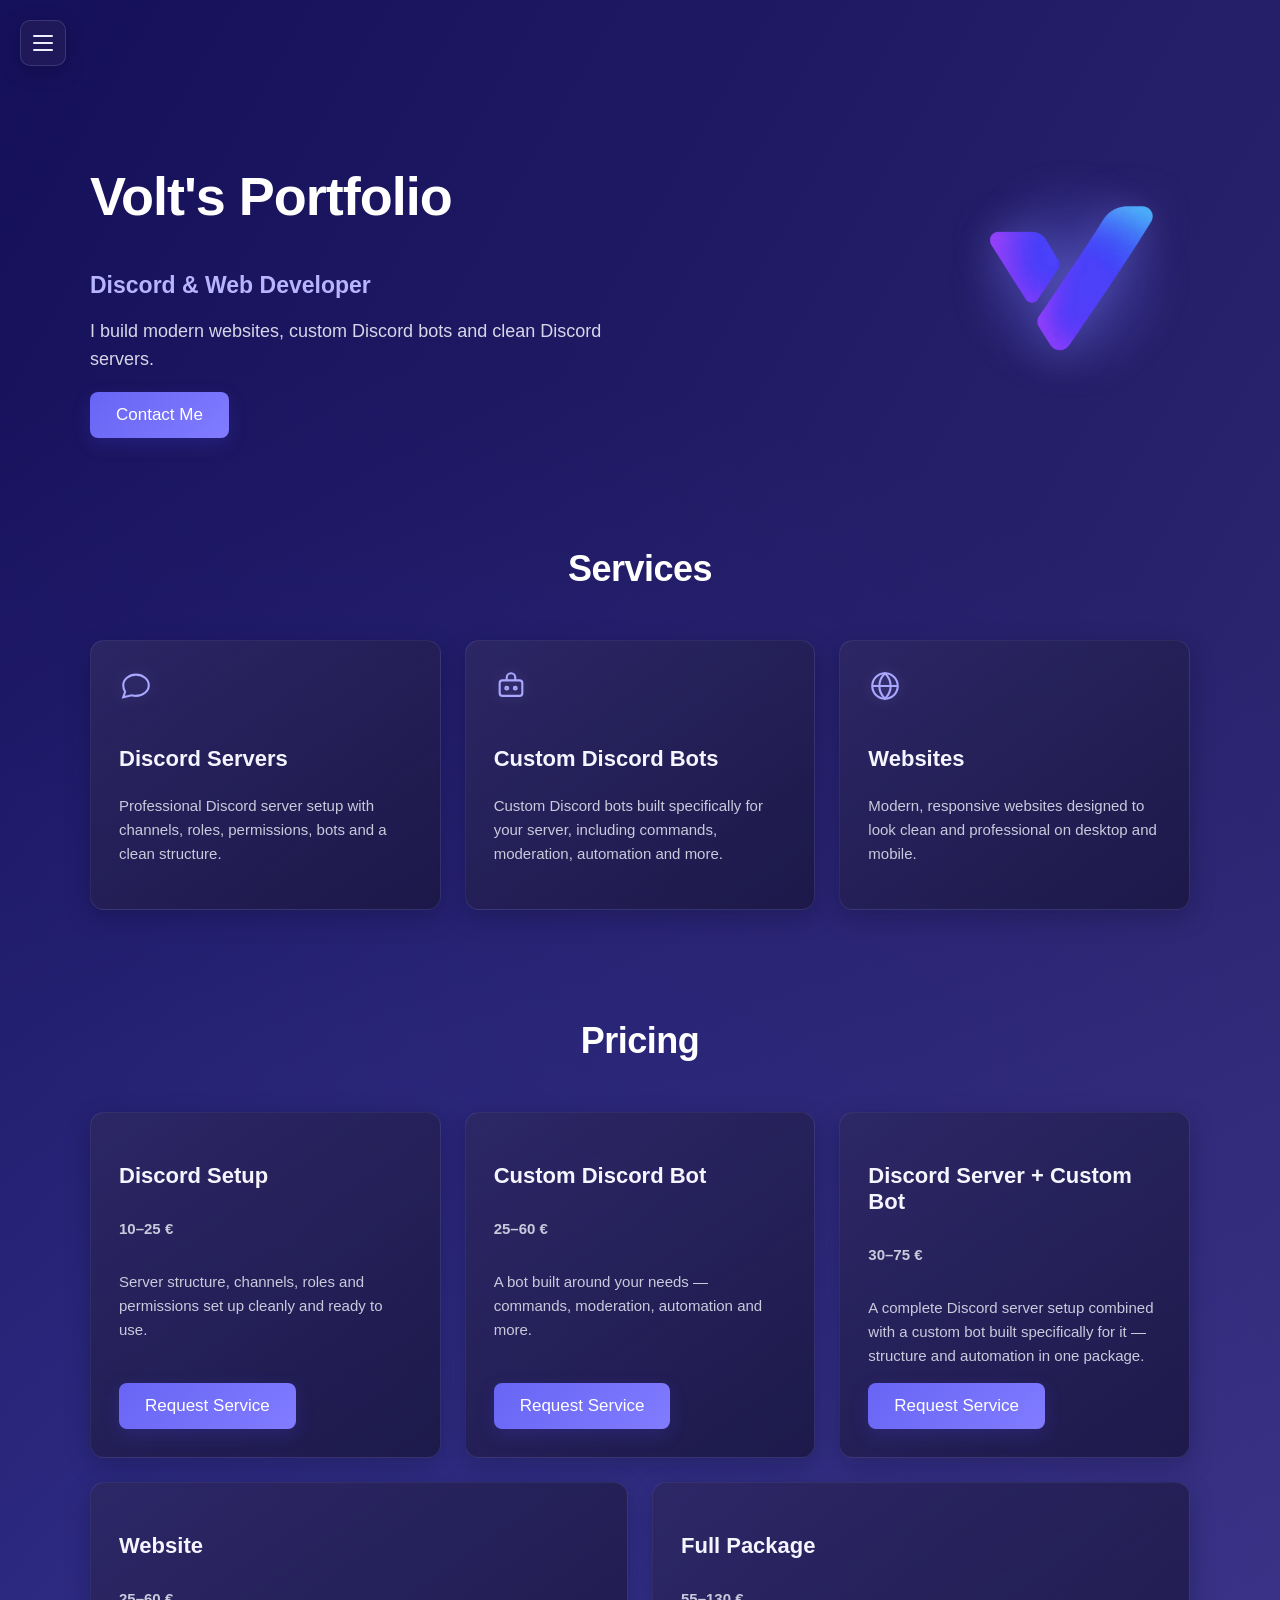
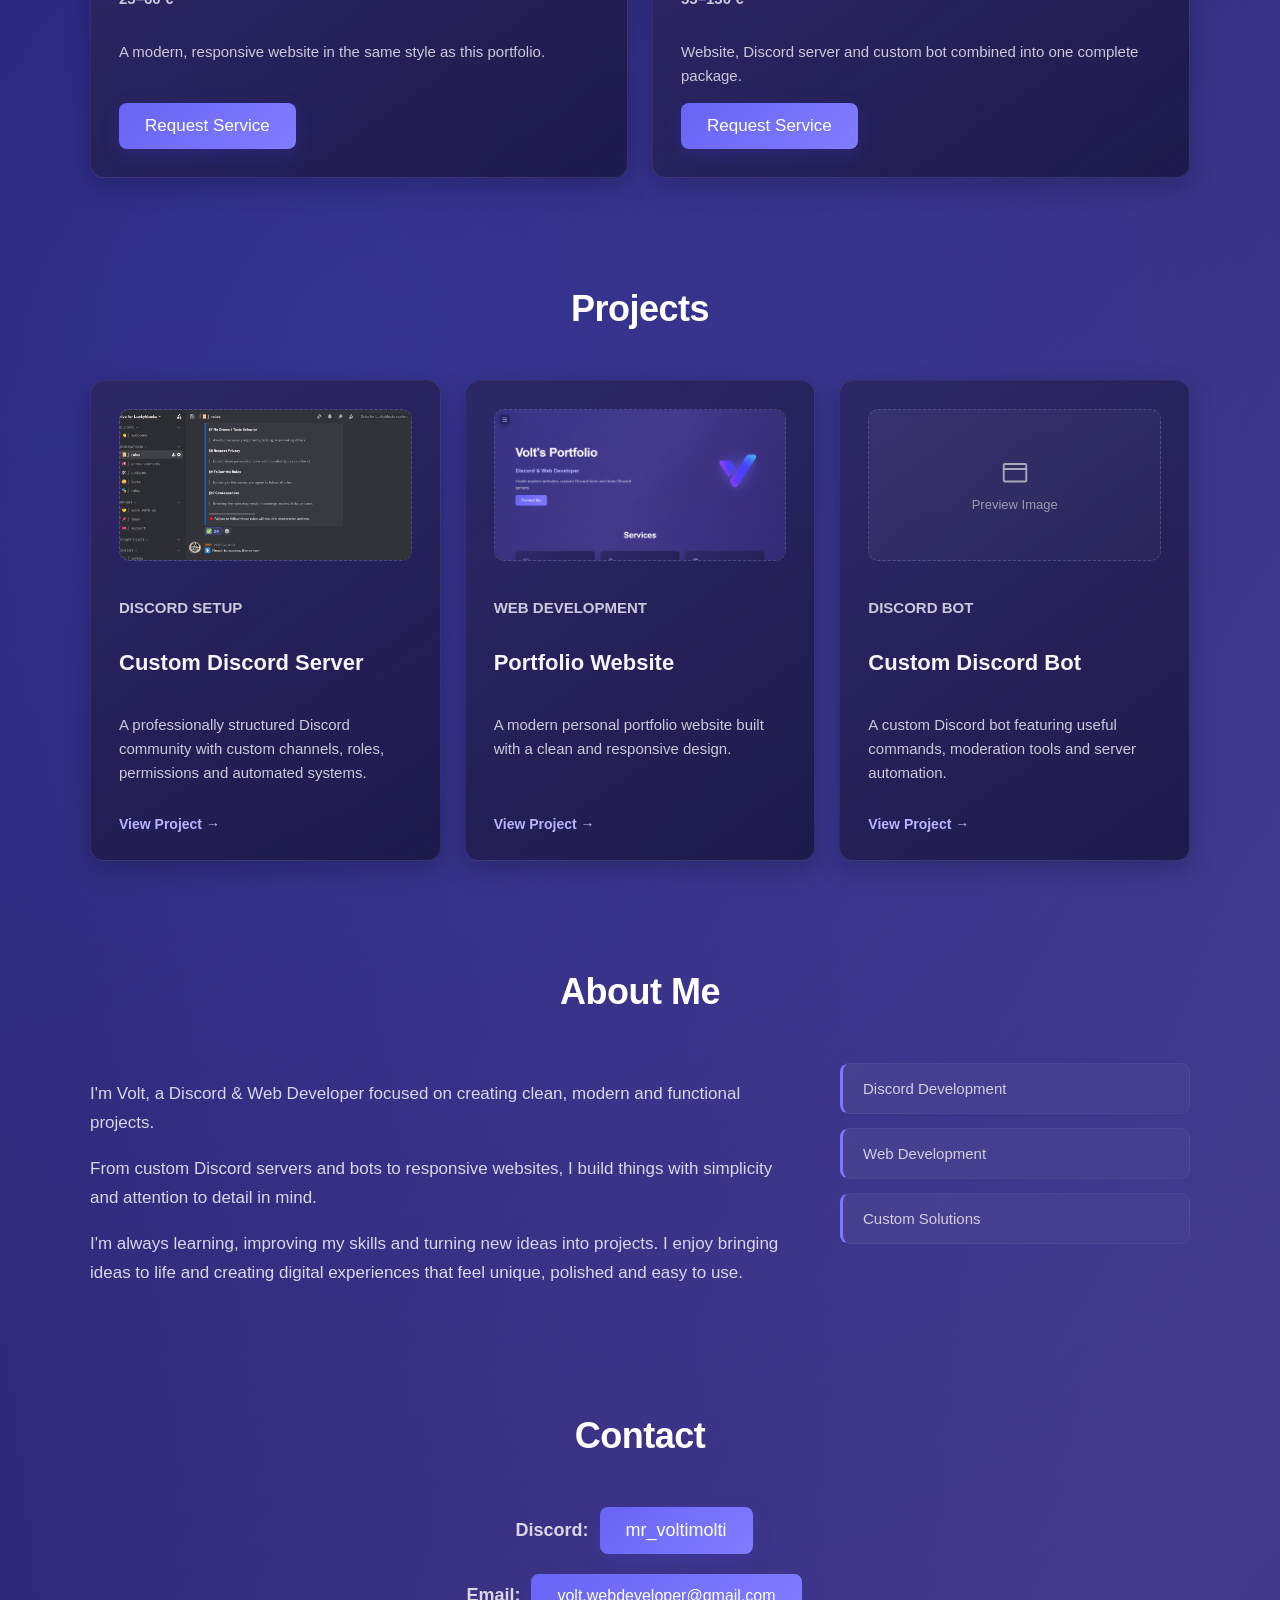
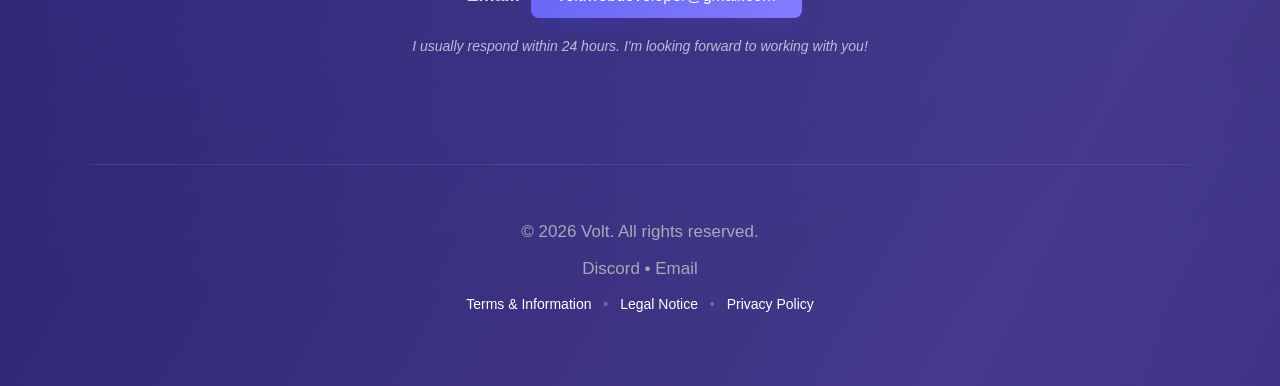
==== commit 94ce237c: "Update1.3" ====
--- a/index.html
+++ b/index.html
@@ -2,7 +2,9 @@
 <html lang="en">
 
 <head>
+
   <meta charset="UTF-8">
+
   <title>Volt's Portfolio</title>
 
   <meta
@@ -25,9 +27,12 @@
     rel="stylesheet"
     href="style.css"
   >
+
 </head>
 
+
 <body>
+
 
 <!-- =========================
      MENU BUTTON
@@ -39,9 +44,11 @@
   aria-label="Open menu"
   aria-expanded="false"
 >
+
   <span></span>
   <span></span>
   <span></span>
+
 </button>
 
 
@@ -83,15 +90,25 @@
 
   <div class="menu-links">
 
-    <a href="#services">Services</a>
-
-    <a href="#pricing">Pricing</a>
-
-    <a href="#projects">Projects</a>
-
-    <a href="#about">About</a>
-
-    <a href="#contact">Contact</a>
+    <a href="#services">
+      Services
+    </a>
+
+    <a href="#pricing">
+      Pricing
+    </a>
+
+    <a href="#projects">
+      Projects
+    </a>
+
+    <a href="#about">
+      About
+    </a>
+
+    <a href="#contact">
+      Contact
+    </a>
 
   </div>
 
@@ -108,7 +125,9 @@
 
     <div class="hero-text">
 
-      <h1>Volt's Portfolio</h1>
+      <h1>
+        Volt's Portfolio
+      </h1>
 
       <p class="subtitle">
         Discord & Web Developer
@@ -158,19 +177,26 @@
 
   <div class="card-row">
 
+
     <div class="card">
 
       <div class="icon">
 
         <svg viewBox="0 0 24 24">
-          <path d="M21 11.5c0 4.14-4.03 7.5-9 7.5-1.06 0-2.08-.15-3.02-.43L3 20l1.3-3.9C3.47 14.9 3 13.25 3 11.5 3 7.36 7.03 4 12 4s9 3.36 9 7.5z"/>
+
+          <path
+            d="M21 11.5c0 4.14-4.03 7.5-9 7.5-1.06 0-2.08-.15-3.02-.43L3 20l1.3-3.9C3.47 14.9 3 13.25 3 11.5 3 7.36 7.03 4 12 4s9 3.36 9 7.5z"
+          />
+
         </svg>
 
       </div>
 
+
       <h3>
         Discord Servers
       </h3>
+
 
       <p>
         Professional Discord server setup with channels, roles,
@@ -185,17 +211,40 @@
       <div class="icon">
 
         <svg viewBox="0 0 24 24">
-          <rect x="4" y="8" width="16" height="11" rx="2"/>
-          <path d="M9 8V6a3 3 0 0 1 6 0v2"/>
-          <circle cx="9" cy="13.5" r="1"/>
-          <circle cx="15" cy="13.5" r="1"/>
+
+          <rect
+            x="4"
+            y="8"
+            width="16"
+            height="11"
+            rx="2"
+          />
+
+          <path
+            d="M9 8V6a3 3 0 0 1 6 0v2"
+          />
+
+          <circle
+            cx="9"
+            cy="13.5"
+            r="1"
+          />
+
+          <circle
+            cx="15"
+            cy="13.5"
+            r="1"
+          />
+
         </svg>
 
       </div>
 
+
       <h3>
         Custom Discord Bots
       </h3>
+
 
       <p>
         Custom Discord bots built specifically for your server,
@@ -210,15 +259,26 @@
       <div class="icon">
 
         <svg viewBox="0 0 24 24">
-          <circle cx="12" cy="12" r="9"/>
-          <path d="M3 12h18M12 3c2.5 2.5 4 5.5 4 9s-1.5 6.5-4 9c-2.5-2.5-4-5.5-4-9s1.5-6.5 4-9z"/>
+
+          <circle
+            cx="12"
+            cy="12"
+            r="9"
+          />
+
+          <path
+            d="M3 12h18M12 3c2.5 2.5 4 5.5 4 9s-1.5 6.5-4 9c-2.5-2.5-4-5.5-4-9s1.5-6.5 4-9z"
+          />
+
         </svg>
 
       </div>
 
+
       <h3>
         Websites
       </h3>
+
 
       <p>
         Modern, responsive websites designed to look clean and
@@ -299,6 +359,32 @@
     <div class="card pricing-card">
 
       <h3>
+        Discord Server + Custom Bot
+      </h3>
+
+      <p class="price">
+        30–75 €
+      </p>
+
+      <p>
+        A complete Discord server setup combined with a custom
+        bot built specifically for it — structure and automation
+        in one package.
+      </p>
+
+      <a
+        href="#contact"
+        class="btn"
+      >
+        Request Service
+      </a>
+
+    </div>
+
+
+    <div class="card pricing-card">
+
+      <h3>
         Website
       </h3>
 
@@ -364,14 +450,108 @@
   <div class="card-row">
 
 
+    <!-- PROJECT 1 -->
+
     <div class="card project-card">
 
       <div class="project-image">
 
+        <img
+          src="Project1.1.png"
+          alt="Custom Discord Server"
+        >
+
+      </div>
+
+
+      <p class="project-category">
+        Discord Setup
+      </p>
+
+
+      <h3>
+        Custom Discord Server
+      </h3>
+
+
+      <p>
+        A professionally structured Discord community with
+        custom channels, roles, permissions and automated systems.
+      </p>
+
+
+      <a
+        href="project1.html"
+        class="view-project"
+      >
+        View Project →
+      </a>
+
+    </div>
+
+
+    <!-- PROJECT 2 -->
+
+    <div class="card project-card">
+
+      <div class="project-image">
+
+        <img
+          src="Project2.1.png"
+          alt="Portfolio Website"
+        >
+
+      </div>
+
+
+      <p class="project-category">
+        Web Development
+      </p>
+
+
+      <h3>
+        Portfolio Website
+      </h3>
+
+
+      <p>
+        A modern personal portfolio website built with a clean
+        and responsive design.
+      </p>
+
+
+      <a
+        href="project2.html"
+        class="view-project"
+      >
+        View Project →
+      </a>
+
+    </div>
+
+
+    <!-- PROJECT 3 -->
+
+    <div class="card project-card">
+
+      <div class="project-image">
+
         <svg viewBox="0 0 24 24">
-          <rect x="3" y="4" width="18" height="14" rx="1"/>
-          <path d="M3 8h18"/>
+
+          <rect
+            x="3"
+            y="4"
+            width="18"
+            height="14"
+            rx="1"
+          />
+
+          <path
+            d="M3 8h18"
+          />
+
         </svg>
+
 
         <span>
           Preview Image
@@ -379,94 +559,22 @@
 
       </div>
 
-      <p class="project-category">
-        Discord Setup
-      </p>
-
-      <h3>
-        Custom Discord Server
-      </h3>
-
-      <p>
-        A professionally structured Discord community with
-        custom channels, roles, permissions and automated systems.
-      </p>
-
-      <a
-        href="#"
-        class="view-project"
-      >
-        View Project →
-      </a>
-
-    </div>
-
-
-    <div class="card project-card">
-
-      <div class="project-image">
-
-        <svg viewBox="0 0 24 24">
-          <rect x="3" y="4" width="18" height="14" rx="1"/>
-          <path d="M3 8h18"/>
-        </svg>
-
-        <span>
-          Preview Image
-        </span>
-
-      </div>
-
-      <p class="project-category">
-        Web Development
-      </p>
-
-      <h3>
-        Portfolio Website
-      </h3>
-
-      <p>
-        A modern personal portfolio website built with a clean
-        and responsive design.
-      </p>
-
-      <a
-        href="#"
-        class="view-project"
-      >
-        View Project →
-      </a>
-
-    </div>
-
-
-    <div class="card project-card">
-
-      <div class="project-image">
-
-        <svg viewBox="0 0 24 24">
-          <rect x="3" y="4" width="18" height="14" rx="1"/>
-          <path d="M3 8h18"/>
-        </svg>
-
-        <span>
-          Preview Image
-        </span>
-
-      </div>
 
       <p class="project-category">
         Discord Bot
       </p>
 
+
       <h3>
         Custom Discord Bot
       </h3>
+
 
       <p>
         A custom Discord bot featuring useful commands,
         moderation tools and server automation.
       </p>
+
 
       <a
         href="#"
@@ -502,11 +610,13 @@
         clean, modern and functional projects.
       </p>
 
+
       <p>
         From custom Discord servers and bots to responsive
         websites, I build things with simplicity and attention
         to detail in mind.
       </p>
+
 
       <p>
         I'm always learning, improving my skills and turning
@@ -555,6 +665,7 @@
     <strong>
       Discord:
     </strong>
+
 
     <a
       href="https://discord.com/users/1202567023058489358"
@@ -574,6 +685,7 @@
       Email:
     </strong>
 
+
     <button
       class="btn contact-btn"
       id="email-value"
@@ -607,6 +719,7 @@
     © 2026 Volt. All rights reserved.
   </p>
 
+
   <p>
     Discord • Email
   </p>
--- a/style.css
+++ b/style.css
@@ -2,7 +2,6 @@
   scroll-behavior: smooth;
   overflow-x: hidden;
 }
-
 
 body {
   background:
@@ -26,29 +25,25 @@
     );
 
   background-size: 180% 180%;
-
-  animation:
-    gradientMove 18s ease-in-out infinite;
+  animation: gradientMove 18s ease-in-out infinite;
 
   color: #f5f4ff;
-
   font-family: Arial, sans-serif;
-
   font-size: 17px;
 
   max-width: 1100px;
-
   margin: 0 auto;
-
-  padding:
-    0 40px 60px 40px;
+  padding: 0 40px 60px 40px;
 
   overflow-x: hidden;
 }
 
 
+/* =========================
+   BACKGROUND ANIMATION
+========================= */
+
 @keyframes gradientMove {
-
   0% {
     background-position: 0% 40%;
   }
@@ -68,7 +63,6 @@
   100% {
     background-position: 0% 40%;
   }
-
 }
 
 
@@ -77,9 +71,7 @@
 ========================= */
 
 .menu-button {
-
   position: fixed;
-
   top: 20px;
   left: 20px;
 
@@ -87,29 +79,20 @@
   height: 46px;
 
   display: flex;
-
   flex-direction: column;
-
   justify-content: center;
-
   align-items: center;
-
   gap: 5px;
 
-  background:
-    rgba(35, 29, 90, 0.75);
-
-  border:
-    1px solid rgba(185, 181, 255, 0.18);
-
+  background: rgba(35, 29, 90, 0.75);
+
+  border: 1px solid rgba(185, 181, 255, 0.18);
   border-radius: 10px;
 
   backdrop-filter: blur(12px);
-
   -webkit-backdrop-filter: blur(12px);
 
   cursor: pointer;
-
   z-index: 1001;
 
   box-shadow:
@@ -121,26 +104,20 @@
     border-color 0.25s ease;
 }
 
-
 .menu-button:hover {
-
   transform: translateY(-2px);
 
-  background:
-    rgba(60, 52, 130, 0.85);
+  background: rgba(60, 52, 130, 0.85);
 
   border-color:
     rgba(165, 163, 255, 0.35);
 }
 
-
 .menu-button span {
-
   width: 20px;
   height: 2px;
 
-  background:
-    #eeeefe;
+  background: #eeeefe;
 
   border-radius: 2px;
 
@@ -155,9 +132,7 @@
 ========================= */
 
 .side-menu {
-
   position: fixed;
-
   top: 0;
   left: 0;
 
@@ -177,13 +152,11 @@
     1px solid rgba(185, 181, 255, 0.15);
 
   backdrop-filter: blur(18px);
-
   -webkit-backdrop-filter: blur(18px);
 
-  z-index: 1000;
-
-  transform:
-    translateX(-100%);
+  z-index: 1002;
+
+  transform: translateX(-100%);
 
   transition:
     transform 0.35s ease;
@@ -191,12 +164,8 @@
   padding: 24px;
 }
 
-
 .side-menu.active {
-
-  transform:
-    translateX(0);
-
+  transform: translateX(0);
 }
 
 
@@ -205,11 +174,8 @@
 ========================= */
 
 .menu-header {
-
-  display: flex;
-
+  display: flex;
   align-items: center;
-
   justify-content: space-between;
 
   padding-bottom: 24px;
@@ -218,49 +184,43 @@
     1px solid rgba(190, 187, 255, 0.12);
 }
 
-
 .menu-header span {
-
   font-size: 22px;
-
   font-weight: bold;
-
   color: #ffffff;
 }
 
-
 .menu-close {
-
   width: 38px;
   height: 38px;
 
   border: none;
-
   background: transparent;
 
   color: #d8d6e8;
 
   font-size: 30px;
-
   line-height: 1;
 
   cursor: pointer;
 
   border-radius: 8px;
+
+  position: relative;
+  z-index: 1003;
+
+  pointer-events: auto;
 
   transition:
     background 0.25s ease,
     color 0.25s ease;
 }
 
-
 .menu-close:hover {
-
   background:
     rgba(255, 255, 255, 0.06);
 
-  color:
-    #ffffff;
+  color: #ffffff;
 }
 
 
@@ -269,9 +229,7 @@
 ========================= */
 
 .menu-links {
-
-  display: flex;
-
+  display: flex;
   flex-direction: column;
 
   gap: 8px;
@@ -279,26 +237,17 @@
   margin-top: 25px;
 }
 
-
 .menu-links a {
-
-  color:
-    #eeeefe;
-
-  text-decoration:
-    none;
-
-  font-size:
-    17px;
-
-  font-weight:
-    bold;
-
-  padding:
-    13px 15px;
-
-  border-radius:
-    9px;
+  color: #eeeefe;
+
+  text-decoration: none;
+
+  font-size: 17px;
+  font-weight: bold;
+
+  padding: 13px 15px;
+
+  border-radius: 9px;
 
   transition:
     background 0.25s ease,
@@ -306,17 +255,13 @@
     transform 0.25s ease;
 }
 
-
 .menu-links a:hover {
-
   background:
     rgba(125, 121, 255, 0.12);
 
-  color:
-    #ffffff;
-
-  transform:
-    translateX(4px);
+  color: #ffffff;
+
+  transform: translateX(4px);
 }
 
 
@@ -325,24 +270,18 @@
 ========================= */
 
 .menu-overlay {
-
   position: fixed;
-
   inset: 0;
 
   background:
     rgba(5, 3, 25, 0.45);
 
-  backdrop-filter:
-    blur(2px);
-
-  -webkit-backdrop-filter:
-    blur(2px);
+  backdrop-filter: blur(2px);
+  -webkit-backdrop-filter: blur(2px);
 
   z-index: 999;
 
   opacity: 0;
-
   visibility: hidden;
 
   transition:
@@ -350,11 +289,8 @@
     visibility 0.3s ease;
 }
 
-
 .menu-overlay.active {
-
   opacity: 1;
-
   visibility: visible;
 }
 
@@ -363,73 +299,51 @@
    MENU ANIMATION
 ========================= */
 
-.menu-button.active
-span:nth-child(1) {
-
+.menu-button.active span:nth-child(1) {
   transform:
     translateY(7px) rotate(45deg);
 }
 
-
-.menu-button.active
-span:nth-child(2) {
-
+.menu-button.active span:nth-child(2) {
   opacity: 0;
 }
 
-
-.menu-button.active
-span:nth-child(3) {
-
+.menu-button.active span:nth-child(3) {
   transform:
     translateY(-7px) rotate(-45deg);
 }
 
+.menu-button.active {
+  opacity: 0;
+  visibility: hidden;
+  pointer-events: none;
+}
+
 
 /* =========================
    SECTIONS
 ========================= */
 
 section {
-
-  margin-bottom:
-    110px;
-
-  scroll-margin-top:
-    110px;
-}
-
+  margin-bottom: 110px;
+  scroll-margin-top: 110px;
+}
 
 section:first-of-type {
-
-  padding-top:
-    120px;
-
-  animation:
-    fadeInUp 1s ease;
-}
-
+  padding-top: 120px;
+  animation: fadeInUp 1s ease;
+}
 
 @keyframes fadeInUp {
-
   from {
-
     opacity: 0;
-
-    transform:
-      translateY(30px);
-
+    transform: translateY(30px);
   }
 
   to {
-
     opacity: 1;
-
-    transform:
-      translateY(0);
-
-  }
-
+    transform: translateY(0);
+  }
 }
 
 
@@ -438,44 +352,25 @@
 ========================= */
 
 h1 {
-
-  font-size:
-    54px;
-
-  color:
-    #ffffff;
-
-  letter-spacing:
-    -1px;
-}
-
+  font-size: 54px;
+  color: #ffffff;
+  letter-spacing: -1px;
+}
 
 .section-heading {
-
-  font-size:
-    36px;
-
-  text-align:
-    center;
-
-  margin-bottom:
-    50px;
-
-  color:
-    #ffffff;
-
-  letter-spacing:
-    -0.5px;
-}
-
+  font-size: 36px;
+  text-align: center;
+
+  margin-bottom: 50px;
+
+  color: #ffffff;
+
+  letter-spacing: -0.5px;
+}
 
 h3 {
-
-  font-size:
-    22px;
-
-  color:
-    #f5f4ff;
+  font-size: 22px;
+  color: #f5f4ff;
 }
 
 
@@ -484,98 +379,58 @@
 ========================= */
 
 .hero-content {
-
-  display:
-    flex;
-
-  justify-content:
-    space-between;
-
-  align-items:
-    center;
-
-  gap:
-    40px;
-}
-
+  display: flex;
+
+  justify-content: space-between;
+  align-items: center;
+
+  gap: 40px;
+}
 
 .hero-text {
-
-  flex:
-    1;
-}
-
+  flex: 1;
+}
 
 .subtitle {
-
-  font-size:
-    23px;
-
-  font-weight:
-    bold;
-
-  color:
-    #b8b5ff;
-
-  margin-bottom:
-    14px;
-}
-
+  font-size: 23px;
+  font-weight: bold;
+
+  color: #b8b5ff;
+
+  margin-bottom: 14px;
+}
 
 .description {
-
-  font-size:
-    18px;
-
-  color:
-    #d8d6e8;
-
-  max-width:
-    520px;
-
-  line-height:
-    1.6;
-}
-
+  font-size: 18px;
+
+  color: #d8d6e8;
+
+  max-width: 520px;
+
+  line-height: 1.6;
+}
 
 .hero-visual {
-
-  position:
-    relative;
-
-  width:
-    240px;
-
-  height:
-    240px;
-
-  display:
-    flex;
-
-  align-items:
-    center;
-
-  justify-content:
-    center;
-
-  flex-shrink:
-    0;
-}
-
+  position: relative;
+
+  width: 240px;
+  height: 240px;
+
+  display: flex;
+
+  align-items: center;
+  justify-content: center;
+
+  flex-shrink: 0;
+}
 
 .glow-orb {
-
-  position:
-    absolute;
-
-  width:
-    220px;
-
-  height:
-    220px;
-
-  border-radius:
-    50%;
+  position: absolute;
+
+  width: 220px;
+  height: 220px;
+
+  border-radius: 50%;
 
   background:
     radial-gradient(
@@ -584,16 +439,13 @@
       transparent 70%
     );
 
-  filter:
-    blur(10px);
+  filter: blur(10px);
 
   animation:
     pulseGlow 6s ease-in-out infinite;
 }
 
-
 @keyframes pulseGlow {
-
   0%,
   100% {
     opacity: 0.6;
@@ -602,23 +454,15 @@
   50% {
     opacity: 1;
   }
-
-}
-
+}
 
 .hero-logo {
-
-  position:
-    relative;
-
-  width:
-    200px;
-
-  height:
-    200px;
-
-  object-fit:
-    contain;
+  position: relative;
+
+  width: 200px;
+  height: 200px;
+
+  object-fit: contain;
 
   filter:
     drop-shadow(
@@ -630,11 +474,8 @@
     filter 0.3s ease;
 }
 
-
 .hero-logo:hover {
-
-  transform:
-    scale(1.05);
+  transform: scale(1.05);
 
   filter:
     drop-shadow(
@@ -648,7 +489,6 @@
 ========================= */
 
 .card {
-
   background:
     linear-gradient(
       145deg,
@@ -656,11 +496,9 @@
       rgba(27, 23, 67, 0.88)
     );
 
-  padding:
-    28px;
-
-  border-radius:
-    14px;
+  padding: 28px;
+
+  border-radius: 14px;
 
   border:
     1px solid rgba(165, 163, 255, 0.13);
@@ -673,15 +511,11 @@
   box-shadow:
     0 8px 25px rgba(8, 6, 30, 0.25);
 
-  flex:
-    1;
-}
-
+  flex: 1;
+}
 
 .card:hover {
-
-  transform:
-    translateY(-8px);
+  transform: translateY(-8px);
 
   border-color:
     rgba(165, 163, 255, 0.32);
@@ -690,49 +524,29 @@
     0 14px 35px rgba(8, 6, 30, 0.32);
 }
 
-
 .card p {
-
-  font-size:
-    15px;
-
-  color:
-    #cbc9dc;
-
-  line-height:
-    1.6;
-}
-
+  font-size: 15px;
+
+  color: #cbc9dc;
+
+  line-height: 1.6;
+}
 
 .card-row {
-
-  display:
-    flex;
-
-  gap:
-    24px;
-}
-
+  display: flex;
+  gap: 24px;
+}
 
 .icon svg {
-
-  width:
-    34px;
-
-  height:
-    34px;
-
-  stroke:
-    #aaa7ff;
-
-  fill:
-    none;
-
-  stroke-width:
-    1.5;
-
-  margin-bottom:
-    16px;
+  width: 34px;
+  height: 34px;
+
+  stroke: #aaa7ff;
+  fill: none;
+
+  stroke-width: 1.5;
+
+  margin-bottom: 16px;
 
   filter:
     drop-shadow(
@@ -746,54 +560,32 @@
 ========================= */
 
 .pricing-row {
-
-  display:
-    flex;
-
-  flex-wrap:
-    wrap;
-
-  gap:
-    24px;
-}
-
+  display: flex;
+
+  flex-wrap: wrap;
+
+  gap: 24px;
+}
 
 .pricing-card {
-
-  flex:
-    1 1 220px;
-
-  display:
-    flex;
-
-  flex-direction:
-    column;
-}
-
+  flex: 1 1 220px;
+
+  display: flex;
+  flex-direction: column;
+}
 
 .price {
-
-  font-size:
-    26px;
-
-  font-weight:
-    bold;
-
-  color:
-    #b8b5ff;
-
-  margin:
-    6px 0 14px 0;
-}
-
+  font-size: 26px;
+  font-weight: bold;
+
+  color: #b8b5ff;
+
+  margin: 6px 0 14px 0;
+}
 
 .pricing-card .btn {
-
-  margin-top:
-    auto;
-
-  align-self:
-    flex-start;
+  margin-top: auto;
+  align-self: flex-start;
 }
 
 
@@ -802,9 +594,7 @@
 ========================= */
 
 .btn {
-
-  display:
-    inline-block;
+  display: inline-block;
 
   background:
     linear-gradient(
@@ -813,38 +603,29 @@
       #817cff
     );
 
-  color:
-    #ffffff;
-
-  padding:
-    13px 26px;
-
-  border-radius:
-    8px;
-
-  text-decoration:
-    none;
+  color: #ffffff;
+
+  padding: 13px 26px;
+
+  border-radius: 8px;
+
+  text-decoration: none;
 
   transition:
     transform 0.25s ease,
     box-shadow 0.25s ease,
     filter 0.25s ease;
 
-  margin-right:
-    12px;
+  margin-right: 12px;
 
   box-shadow:
     0 6px 18px rgba(72, 68, 220, 0.22);
 }
 
-
 .btn:hover {
-
-  transform:
-    translateY(-2px);
-
-  filter:
-    brightness(1.08);
+  transform: translateY(-2px);
+
+  filter: brightness(1.08);
 
   box-shadow:
     0 9px 25px rgba(72, 68, 220, 0.32);
@@ -852,21 +633,15 @@
 
 
 /* =========================
-   PROJECTS
+   PROJECT CARDS
 ========================= */
 
 .project-card {
-
-  display:
-    flex;
-
-  flex-direction:
-    column;
-}
-
+  display: flex;
+  flex-direction: column;
+}
 
 .project-image {
-
   background:
     linear-gradient(
       145deg,
@@ -877,112 +652,90 @@
   border:
     1px dashed rgba(190, 187, 255, 0.22);
 
-  border-radius:
-    10px;
-
-  height:
-    150px;
-
-  display:
-    flex;
-
-  flex-direction:
-    column;
-
-  align-items:
-    center;
-
-  justify-content:
-    center;
-
-  gap:
-    8px;
-
-  color:
-    #9b99ad;
-
-  font-size:
-    13px;
-
-  margin-bottom:
-    20px;
-}
-
+  border-radius: 10px;
+
+  height: 150px;
+
+  overflow: hidden;
+
+  display: flex;
+
+  flex-direction: column;
+
+  align-items: center;
+  justify-content: center;
+
+  gap: 8px;
+
+  color: #9b99ad;
+
+  font-size: 13px;
+
+  margin-bottom: 20px;
+}
+
+.project-image img {
+  width: 100%;
+  height: 100%;
+
+  object-fit: cover;
+
+  display: block;
+}
 
 .project-image svg {
-
-  width:
-    30px;
-
-  height:
-    30px;
-
-  stroke:
-    #aaa7b9;
-
-  fill:
-    none;
-
-  stroke-width:
-    1.5;
-}
-
+  width: 30px;
+  height: 30px;
+
+  stroke: #aaa7b9;
+  fill: none;
+
+  stroke-width: 1.5;
+}
 
 .project-category {
-
-  color:
-    #b8b5ff;
-
-  font-size:
-    13px;
-
-  font-weight:
-    bold;
-
-  text-transform:
-    uppercase;
-
-  margin-bottom:
-    8px;
-}
-
+  color: #b8b5ff;
+
+  font-size: 13px;
+  font-weight: bold;
+
+  text-transform: uppercase;
+
+  margin-bottom: 8px;
+}
 
 .view-project {
-
-  color:
-    #b8b5ff;
-
-  text-decoration:
-    none;
-
-  font-weight:
-    bold;
-
-  font-size:
-    14px;
-
-  display:
-    inline-block;
-
-  margin-top:
-    auto;
-
-  padding-top:
-    16px;
+  color: #b8b5ff;
+
+  text-decoration: none;
+
+  font-weight: bold;
+
+  font-size: 14px;
+
+  display: inline-block;
+
+  margin-top: auto;
+
+  padding-top: 16px;
 
   transition:
     color 0.3s ease,
     transform 0.3s ease;
 }
 
+.view-project:visited,
+.view-project:active {
+  color: #b8b5ff;
+  text-decoration: none;
+}
 
 .view-project:hover {
-
-  color:
-    #ffffff;
-
-  transform:
-    translateX(3px);
+  color: #ffffff;
+
+  text-decoration: none;
+
+  transform: translateX(3px);
 }
 
 
@@ -991,61 +744,40 @@
 ========================= */
 
 .about-content {
-
-  display:
-    flex;
-
-  gap:
-    50px;
-
-  align-items:
-    flex-start;
-
-  flex-wrap:
-    wrap;
-}
-
+  display: flex;
+
+  gap: 50px;
+
+  align-items: flex-start;
+
+  flex-wrap: wrap;
+}
 
 .about-text {
-
-  flex:
-    2;
-
-  min-width:
-    280px;
-
-  font-size:
-    17px;
-
-  color:
-    #d8d6e8;
-
-  line-height:
-    1.7;
-}
-
+  flex: 2;
+
+  min-width: 280px;
+
+  font-size: 17px;
+
+  color: #d8d6e8;
+
+  line-height: 1.7;
+}
 
 .about-highlights {
-
-  flex:
-    1;
-
-  min-width:
-    220px;
-
-  display:
-    flex;
-
-  flex-direction:
-    column;
-
-  gap:
-    14px;
-}
-
+  flex: 1;
+
+  min-width: 220px;
+
+  display: flex;
+
+  flex-direction: column;
+
+  gap: 14px;
+}
 
 .highlight-item {
-
   background:
     linear-gradient(
       135deg,
@@ -1053,11 +785,9 @@
       rgba(255, 255, 255, 0.025)
     );
 
-  padding:
-    16px 20px;
-
-  border-radius:
-    9px;
+  padding: 16px 20px;
+
+  border-radius: 9px;
 
   border-left:
     3px solid #7d79ff;
@@ -1071,11 +801,9 @@
   border-bottom:
     1px solid rgba(255, 255, 255, 0.04);
 
-  font-size:
-    15px;
-
-  color:
-    #d0cee0;
+  font-size: 15px;
+
+  color: #d0cee0;
 }
 
 
@@ -1084,198 +812,55 @@
 ========================= */
 
 #contact {
-
-  text-align:
-    center;
-}
-
+  text-align: center;
+}
 
 #contact a:not(.btn) {
-
-  color:
-    #b8b5ff;
-
-  text-decoration:
-    underline;
+  color: #b8b5ff;
+
+  text-decoration: underline;
 
   transition:
     color 0.3s ease;
 }
 
-
 #contact a:not(.btn):hover {
-
-  color:
-    #ffffff;
-}
-
+  color: #ffffff;
+}
 
 .contact-line {
-
-  font-size:
-    18px;
-
-  color:
-    #d8d6e8;
-
-  margin-bottom:
-    20px;
-}
-
+  font-size: 18px;
+
+  color: #d8d6e8;
+
+  margin-bottom: 20px;
+}
 
 .contact-btn {
-
-  margin-left:
-    6px;
-}
-
+  margin-left: 6px;
+}
 
 .contact-note {
-
-  font-size:
-    14px;
-
-  opacity:
-    0.7;
-
-  margin-top:
-    20px;
-}
-
-
-/* =========================
-   TERMS
-========================= */
-
-.terms-grid {
-
-  display:
-    grid;
-
-  grid-template-columns:
-    repeat(2, 1fr);
-
-  gap:
-    24px;
-}
-
-
-.terms-card {
-
-  height:
-    100%;
-
-  box-sizing:
-    border-box;
-}
-
-
-.terms-card h3 {
-
-  margin-top:
-    0;
-
-  margin-bottom:
-    12px;
-}
-
-
-.terms-card p {
-
-  margin-top:
-    0;
-}
-
-
-.terms-note {
-
-  text-align:
-    center;
-
-  max-width:
-    800px;
-
-  margin:
-    30px auto 0 auto;
-
-  font-size:
-    14px;
-
-  line-height:
-    1.6;
-
-  color:
-    #aaa8bc;
-
-  opacity:
-    0.8;
-}
-
-
-/* =========================
-   LEGAL & PRIVACY
-========================= */
-
-.legal-box {
-
-  display:
-    grid;
-
-  grid-template-columns:
-    repeat(2, 1fr);
-
-  gap:
-    24px;
-}
-
-
-.legal-box .card {
-
-  height:
-    100%;
-
-  box-sizing:
-    border-box;
-}
-
-
-.legal-box h3 {
-
-  margin-top:
-    0;
-
-  margin-bottom:
-    14px;
-}
-
-
-.legal-box p {
-
-  margin-top:
-    0;
-
-  margin-bottom:
-    12px;
-}
-
-
-.legal-box a {
-
-  color:
-    #b8b5ff;
-
-  text-decoration:
-    none;
-}
-
-
-.legal-box a:hover {
-
-  color:
-    #ffffff;
-
-  text-decoration:
-    underline;
+  font-size: 14px;
+
+  opacity: 0.7;
+
+  margin-top: 20px;
+}
+
+#email-value {
+  border: none;
+  outline: none;
+
+  font-family: inherit;
+
+  cursor: pointer;
+
+  font-size: 16px;
+
+  padding: 13px 26px;
+
+  line-height: normal;
 }
 
 
@@ -1284,189 +869,54 @@
 ========================= */
 
 footer {
-
-  text-align:
-    center;
-
-  color:
-    #aaa8bc;
-
-  padding-top:
-    40px;
+  text-align: center;
+
+  color: #aaa8bc;
+
+  padding-top: 40px;
 
   border-top:
     1px solid rgba(190, 187, 255, 0.12);
 }
 
-
 .footer-links {
-
-  margin-top:
-    12px;
-
-  font-size:
-    14px;
-}
-
+  margin-top: 12px;
+
+  font-size: 14px;
+}
 
 .footer-links a {
-
-  color:
-    #aaa8bc;
-
-  text-decoration:
-    none;
+  color: #ffffff;
+
+  text-decoration: none;
 
   transition:
     color 0.3s ease;
 }
 
+.footer-links a:visited {
+  color: #ffffff;
+}
 
 .footer-links a:hover {
-
-  color:
-    #ffffff;
-}
-
-
-.footer-links span {
-
-  margin:
-    0 8px;
-
-  opacity:
-    0.5;
-}
-
-
-/* =========================
-   RESPONSIVE
-========================= */
-
-@media (max-width: 768px) {
-
-  body {
-
-    padding-left:
-      20px;
-
-    padding-right:
-      20px;
-  }
-
-
-  .menu-button {
-
-    top:
-      16px;
-
-    left:
-      16px;
-  }
-
-
-  .side-menu {
-
-    width:
-      270px;
-  }
-
-
-  .card-row {
-
-    flex-direction:
-      column;
-  }
-
-
-  .pricing-row {
-
-    flex-direction:
-      column;
-  }
-
-
-  .hero-content {
-
-    flex-direction:
-      column;
-
-    text-align:
-      center;
-  }
-
-
-  .hero-visual {
-
-    display:
-      none;
-  }
-
-
-  .description {
-
-    margin:
-      0 auto;
-  }
-
-
-  .about-content {
-
-    flex-direction:
-      column;
-  }
-
-
-  .terms-grid {
-
-    grid-template-columns:
-      1fr;
-  }
-
-
-  .legal-box {
-
-    grid-template-columns:
-      1fr;
-  }
-
-
-  .footer-links {
-
-    line-height:
-      2;
-  }
-
-
-  h1 {
-
-    font-size:
-      42px;
-  }
-
-
-  .section-heading {
-
-    font-size:
-      28px;
-  }
-
-}
-
-.footer-links a,
-.footer-links a:visited,
-.footer-links a:hover,
+  color: #ffffff;
+
+  opacity: 0.8;
+}
+
 .footer-links a:active {
   color: #ffffff;
-  text-decoration: none;
-}
-
-.footer-links a:hover {
-  opacity: 0.8;
-}
-
-/* =========================
-   ALL LINKS WHITE
+}
+
+.footer-links span {
+  margin: 0 8px;
+
+  opacity: 0.5;
+}
+
+
+/* =========================
+   ALL LINKS
 ========================= */
 
 a,
@@ -1476,263 +926,873 @@
   color: #ffffff;
 }
 
-/* =========================
-   LEGAL PAGES
-========================= */
-
-.legal-page-body {
-
-  max-width: none;
+.view-project,
+.view-project:visited,
+.view-project:active {
+  color: #b8b5ff;
+
+  text-decoration: none;
+}
+
+.view-project:hover {
+  color: #ffffff;
+}
+
+
+/* =========================
+   PROJECT PAGE
+========================= */
+
+.project-page {
+  padding-top: 70px;
+  padding-bottom: 100px;
+}
+
+.project-page .back-link {
+  display: inline-block;
+
+  margin-bottom: 60px;
+}
+
+.project-page h1 {
+  font-size: 46px;
+
+  margin-bottom: 22px;
+}
+
+.project-page .legal-intro {
+  max-width: 1050px;
+
+  line-height: 1.6;
+
+  margin-bottom: 20px;
+}
+
+
+/* =========================
+   PROJECT 1 GALLERY
+========================= */
+
+.project1-gallery {
+  width: 100%;
+  max-width: 1100px;
+
+  margin: 45px auto 85px auto;
+
+  display: flex;
+  flex-direction: row;
+
+  justify-content: center;
+  align-items: flex-start;
+
+  gap: 28px;
+}
+
+
+/* =========================
+   LEFT INFO IMAGE
+========================= */
+
+.project1-gallery .project-featured {
+  flex: 0 0 390px;
+
+  width: 390px;
+
+  text-align: center;
 
   margin: 0;
+}
+
+.project1-gallery .project-featured-image {
+  display: block;
+
+  width: 390px;
+  max-width: 390px;
+
+  height: auto;
+
+  max-height: none;
+
+  object-fit: contain;
+
+  margin: 0 auto;
+
+  border:
+    1px solid rgba(165, 163, 255, 0.22);
+
+  border-radius: 12px;
+
+  background:
+    rgba(20, 17, 55, 0.25);
+
+  box-shadow:
+    0 10px 30px rgba(8, 6, 30, 0.28);
+
+  transition:
+    transform 0.25s ease,
+    box-shadow 0.25s ease,
+    border-color 0.25s ease;
+}
+
+.project1-gallery .project-featured-image:hover {
+  transform: translateY(-4px);
+
+  border-color:
+    rgba(165, 163, 255, 0.4);
+
+  box-shadow:
+    0 14px 35px rgba(8, 6, 30, 0.32);
+}
+
+
+/* =========================
+   THREE SMALL IMAGES
+   SIDE BY SIDE
+========================= */
+
+.project1-gallery .project-gallery-row {
+  display: flex;
+
+  flex-direction: row;
+
+  justify-content: center;
+
+  align-items: flex-start;
+
+  flex-wrap: nowrap;
+
+  gap: 18px;
+
+  width: auto;
+
+  flex-shrink: 0;
+}
+
+
+.project1-gallery .project-gallery-item {
+  width: 155px;
+
+  min-width: 155px;
+
+  display: flex;
+
+  flex-direction: column;
+
+  align-items: center;
+
+  text-align: center;
+
+  margin: 0;
+}
+
+
+.project1-gallery .project-gallery-row img {
+  display: block;
+
+  width: 155px;
+
+  max-width: 155px;
+
+  height: auto;
+
+  object-fit: contain;
+
+  margin: 0;
 
   padding: 0;
 
-}
-
-
-.legal-page {
-
-  width:
-    min(900px, 88%);
-
-  margin:
-    0 auto;
-
-  padding:
-    120px 0 100px;
-
-}
-
-
-.legal-page h1 {
-
-  font-size:
-    54px;
-
-  color:
-    #ffffff;
-
-  margin:
-    0 0 55px;
-
-  letter-spacing:
-    -1px;
-
-}
-
-
-.legal-page h2 {
-
-  font-size:
-    28px;
-
-  color:
-    #ffffff;
-
-  margin:
-    45px 0 15px;
-
-}
-
-
-.legal-page p {
-
-  color:
-    #d8d6e8;
-
-  font-size:
-    17px;
-
-  line-height:
-    1.7;
-
-  margin:
-    0 0 18px;
-
-}
-
-
-.legal-page a {
-
-  color:
-    #ffffff;
-
-}
-
-
-.legal-page a:visited {
-
-  color:
-    #ffffff;
-
-}
-
-
-.legal-page a:hover {
-
-  color:
-    #ffffff;
-
-}
-
-
-.legal-intro {
-
-  color:
-    #d8d6e8;
-
-  font-size:
-    19px !important;
-
-  line-height:
-    1.7 !important;
-
-  margin-bottom:
-    40px !important;
-
-}
-
-
-.back-link {
-
-  display:
-    inline-block;
-
-  color:
-    #ffffff !important;
-
-  font-size:
-    18px;
-
-  margin-bottom:
-    55px;
-
-  text-decoration:
-    underline;
-
-}
-
-
-.back-link:hover {
-
-  color:
-    #ffffff !important;
-
-}
-
-
-.legal-updated {
-
-  margin-top:
-    60px !important;
-
-  color:
-    #aaa8bc !important;
-
-  font-size:
-    14px !important;
-
-}
-
-
-/* =========================
-   ALL LINKS WHITE
-========================= */
-
-a,
-a:visited,
-a:hover,
-a:active {
-
-  color:
-    #ffffff;
-
-}
-
-
-@media (max-width: 768px) {
-
-  .legal-page {
-
-    width:
-      88%;
-
-    padding:
-    120px 0 100px;
-
-  }
-
-
-  .legal-page h1 {
-
-    font-size:
-      42px;
-
-    margin-bottom:
-      40px;
-
-  }
-
-
-  .legal-page h2 {
-
-    font-size:
-      24px;
-
-    margin-top:
-      38px;
-
-  }
-
-
-  .legal-page p {
-
-    font-size:
-      16px;
-
-    line-height:
-      1.7;
-
-  }
-
-
-  .back-link {
-
-    font-size:
-      16px;
-
-    margin-bottom:
-      40px;
-
-  }
-
-}
-.side-menu {
-  z-index: 1002;
-}
-
-.menu-close {
-  position: relative;
-  z-index: 1003;
-  pointer-events: auto;
-}
-
-.menu-button.active {
+  border:
+    1px solid rgba(165, 163, 255, 0.22);
+
+  border-radius: 12px;
+
+  background:
+    rgba(20, 17, 55, 0.25);
+
+  box-shadow:
+    0 8px 25px rgba(8, 6, 30, 0.25);
+
+  transition:
+    transform 0.25s ease,
+    box-shadow 0.25s ease,
+    border-color 0.25s ease;
+}
+
+
+.project1-gallery .project-gallery-row img:hover {
+  transform: translateY(-4px);
+
+  border-color:
+    rgba(165, 163, 255, 0.4);
+
+  box-shadow:
+    0 12px 30px rgba(8, 6, 30, 0.32);
+}
+
+
+/* =========================
+   IMAGE CURSOR
+========================= */
+
+.project1-gallery img {
+  cursor: zoom-in;
+}
+
+/* =========================
+   CAPTIONS
+========================= */
+
+.image-caption {
+  margin: 12px 0 0 0;
+
+  text-align: center;
+
+  font-size: 14px;
+
+  font-weight: bold;
+
+  color: #b8b5ff;
+}
+
+
+/* =========================
+   PROJECT SECTIONS
+========================= */
+
+.project-section {
+  margin-bottom: 65px;
+}
+
+.project-section h2 {
+  margin-bottom: 25px;
+}
+
+.project-section ul {
+  margin: 0;
+
+  padding-left: 28px;
+}
+
+.project-section li {
+  color: #d8d6e8;
+
+  font-size: 17px;
+
+  line-height: 1.6;
+
+  margin-bottom: 18px;
+}
+
+.project-section li::marker {
+  color: #aaa7ff;
+}
+
+
+/* =========================
+   PROJECT DETAILS
+========================= */
+
+.project-details {
+  display: flex;
+  flex-direction: column;
+
+  background:
+    linear-gradient(
+      145deg,
+      rgba(45, 39, 100, 0.55),
+      rgba(27, 23, 67, 0.5)
+    );
+
+  border: 1px solid rgba(165, 163, 255, 0.15);
+  border-radius: 14px;
+
+  overflow: hidden;
+}
+
+.detail-item {
+  display: flex;
+
+  justify-content: space-between;
+  align-items: center;
+
+  gap: 30px;
+
+  padding: 18px 24px;
+
+  border-bottom:
+    1px solid rgba(190, 187, 255, 0.12);
+}
+
+.detail-item:last-child {
+  border-bottom: none;
+}
+
+.detail-item:nth-child(even) {
+  background: rgba(255, 255, 255, 0.02);
+}
+
+.detail-item span {
+  color: #b8b5ff;
+
+  font-size: 13px;
+  font-weight: bold;
+
+  text-transform: uppercase;
+  letter-spacing: 0.5px;
+}
+
+.detail-item strong {
+  color: #f5f4ff;
+
+  font-size: 16px;
+
+  text-align: right;
+}
+
+
+/* =========================
+   IMAGE ZOOM (Click-to-enlarge)
+========================= */
+
+.project-featured-image,
+.project-gallery-row img,
+.project2-gallery-item img {
+  cursor: zoom-in;
+}
+
+.img-zoom-overlay {
+  position: fixed;
+  inset: 0;
+
+  background: rgba(5, 3, 25, 0.8);
+
+  display: flex;
+  align-items: center;
+  justify-content: center;
+
+  padding: 40px;
+  box-sizing: border-box;
+
+  z-index: 3000;
+
   opacity: 0;
   visibility: hidden;
   pointer-events: none;
-}
-
-#email-value {
-  border: none;
-  outline: none;
-  font-family: inherit;
-  cursor: pointer;
-}
-
-#email-value {
-  font-size: 16px;
-  padding: 13px 26px;
-  line-height: normal;
+
+  transition:
+    opacity 0.25s ease,
+    visibility 0.25s ease;
+}
+
+.img-zoom-overlay.active {
+  opacity: 1;
+  visibility: visible;
+  pointer-events: auto;
+}
+
+.img-zoom-overlay img {
+  max-width: 90vw;
+  max-height: 90vh;
+
+  width: auto;
+  height: auto;
+
+  border-radius: 12px;
+
+  border:
+    1px solid rgba(165, 163, 255, 0.3);
+
+  box-shadow:
+    0 20px 60px rgba(0, 0, 0, 0.5);
+
+  cursor: zoom-out;
+
+  transform: scale(0.85);
+
+  transition: transform 0.25s ease;
+}
+
+.img-zoom-overlay.active img {
+  transform: scale(1);
+}
+
+
+/* ==================================================
+   PROJECT 2 – 3 BILDER IMMER NEBENEINANDER
+   (schrumpfen statt umzubrechen)
+================================================== */
+
+.project2-page .project2-gallery {
+  width: 100%;
+  margin: 45px auto 85px auto;
+}
+
+.project2-page .project2-gallery-row {
+  display: flex;
+  flex-direction: row;
+  flex-wrap: nowrap;
+
+  justify-content: center;
+  align-items: flex-start;
+
+  gap: 20px;
+
+  width: 100%;
+}
+
+.project2-page .project2-gallery-item {
+  flex: 1 1 0;
+
+  min-width: 0;
+  max-width: 260px;
+
+  display: flex;
+  flex-direction: column;
+  align-items: center;
+
+  margin: 0;
+  padding: 0;
+}
+
+.project2-page .project2-gallery-item img {
+  display: block;
+
+  width: 100%;
+  height: auto;
+
+  object-fit: contain;
+
+  margin: 0;
+  padding: 0;
+
+  border: 1px solid rgba(165, 163, 255, 0.22);
+  border-radius: 10px;
+
+  background: rgba(20, 17, 55, 0.25);
+
+  box-shadow:
+    0 7px 20px rgba(8, 6, 30, 0.24);
+
+  transition:
+    transform 0.25s ease,
+    box-shadow 0.25s ease,
+    border-color 0.25s ease;
+}
+
+.project2-page .project2-gallery-item img:hover {
+  transform: translateY(-4px);
+
+  border-color:
+    rgba(165, 163, 255, 0.4);
+
+  box-shadow:
+    0 12px 30px rgba(8, 6, 30, 0.32);
+}
+
+.project2-page .project2-gallery-item .image-caption {
+  margin: 9px 0 0 0;
+
+  text-align: center;
+
+  font-size: 13px;
+  font-weight: bold;
+
+  color: #b8b5ff;
+
+  white-space: normal;
+}
+
+
+/* =========================
+   MOBILE
+========================= */
+
+@media (max-width: 768px) {
+
+  body {
+
+    padding:
+      0 20px 40px 20px;
+
+    font-size:
+      16px;
+
+  }
+
+
+  h1 {
+
+    font-size:
+      34px;
+
+  }
+
+
+  .section-heading {
+
+    font-size:
+      28px;
+
+    margin-bottom:
+      32px;
+
+  }
+
+
+  section {
+
+    margin-bottom:
+      70px;
+
+  }
+
+
+  section:first-of-type {
+
+    padding-top:
+      80px;
+
+  }
+
+
+  /* ---- HERO ---- */
+
+  .hero-content {
+
+    flex-direction:
+      column;
+
+    text-align:
+      center;
+
+    gap:
+      30px;
+
+  }
+
+
+  .hero-text {
+
+    flex:
+      none;
+
+    width:
+      100%;
+
+  }
+
+
+  .description {
+
+    max-width:
+      100%;
+
+    margin:
+      0 auto;
+
+  }
+
+
+  .hero-visual {
+
+    width:
+      160px;
+
+    height:
+      160px;
+
+    margin:
+      0 auto;
+
+  }
+
+
+  .glow-orb {
+
+    width:
+      150px;
+
+    height:
+      150px;
+
+  }
+
+
+  .hero-logo {
+
+    width:
+      130px;
+
+    height:
+      130px;
+
+  }
+
+
+  /* ---- CARD ROWS (Services / Projects) ---- */
+
+  .card-row {
+
+    flex-direction:
+      column;
+
+    gap:
+      20px;
+
+  }
+
+
+  .card {
+
+    padding:
+      24px;
+
+  }
+
+
+  /* ---- PRICING ---- */
+
+  .pricing-row {
+
+    flex-direction:
+      column;
+
+    gap:
+      20px;
+
+  }
+
+
+  .pricing-card {
+
+    flex:
+      1 1 auto;
+
+  }
+
+
+  /* ---- ABOUT ---- */
+
+  .about-content {
+
+    flex-direction:
+      column;
+
+    gap:
+      30px;
+
+  }
+
+
+  .about-highlights {
+
+    width:
+      100%;
+
+    min-width:
+      0;
+
+  }
+
+
+  /* ---- BUTTONS ---- */
+
+  .btn {
+
+    display:
+      inline-block;
+
+    width:
+      auto;
+
+    text-align:
+      center;
+
+  }
+
+
+  .hero-text .btn {
+
+    margin-top:
+      10px;
+
+  }
+
+
+  /* ---- CONTACT ---- */
+
+  .contact-line {
+
+    display:
+      flex;
+
+    flex-direction:
+      column;
+
+    align-items:
+      center;
+
+    gap:
+      10px;
+
+  }
+
+
+  .contact-btn {
+
+    margin-left:
+      0;
+
+  }
+
+
+  #email-value {
+
+    max-width:
+      100%;
+
+    word-break:
+      break-all;
+
+  }
+
+
+  /* ---- PROJECT PAGE (Projekt 1) ---- */
+
+  .project-page {
+
+    padding-top:
+      50px;
+
+  }
+
+
+  .project-page h1 {
+
+    font-size:
+      38px;
+
+  }
+
+
+  .project-gallery {
+
+    margin:
+      35px auto 65px auto;
+
+  }
+
+
+  .project-featured {
+
+    margin-bottom:
+      30px;
+
+  }
+
+
+  .project-featured-image {
+
+    width:
+      70%;
+
+    max-height:
+      220px;
+
+  }
+
+
+  .project-gallery {
+
+    flex-direction:
+      column;
+
+    align-items:
+      center;
+
+  }
+
+
+  .project-gallery-row {
+
+    gap:
+      28px;
+
+  }
+
+
+  .project-gallery-row img {
+
+    width:
+      100%;
+
+    max-width:
+      160px;
+
+  }
+
+
+  .image-caption {
+
+    margin-top:
+      10px;
+
+  }
+
+
+  .project-section {
+
+    margin-bottom:
+      50px;
+
+  }
+
+
+  .detail-item {
+
+    flex-direction:
+      column;
+
+    align-items:
+      flex-start;
+
+    gap:
+      4px;
+
+  }
+
+
+  .detail-item strong {
+
+    text-align:
+      left;
+
+  }
+
+
+  /* ---- PROJECT 2: bleibt nebeneinander, wird nur kleiner ---- */
+
+  .project2-page .project2-gallery-row {
+
+    gap:
+      10px;
+
+  }
+
+
+  .project2-page .project2-gallery-item {
+
+    max-width:
+      33%;
+
+  }
+
+
+  .project2-page .project2-gallery-item .image-caption {
+
+    font-size:
+      11px;
+
+  }
+
 }
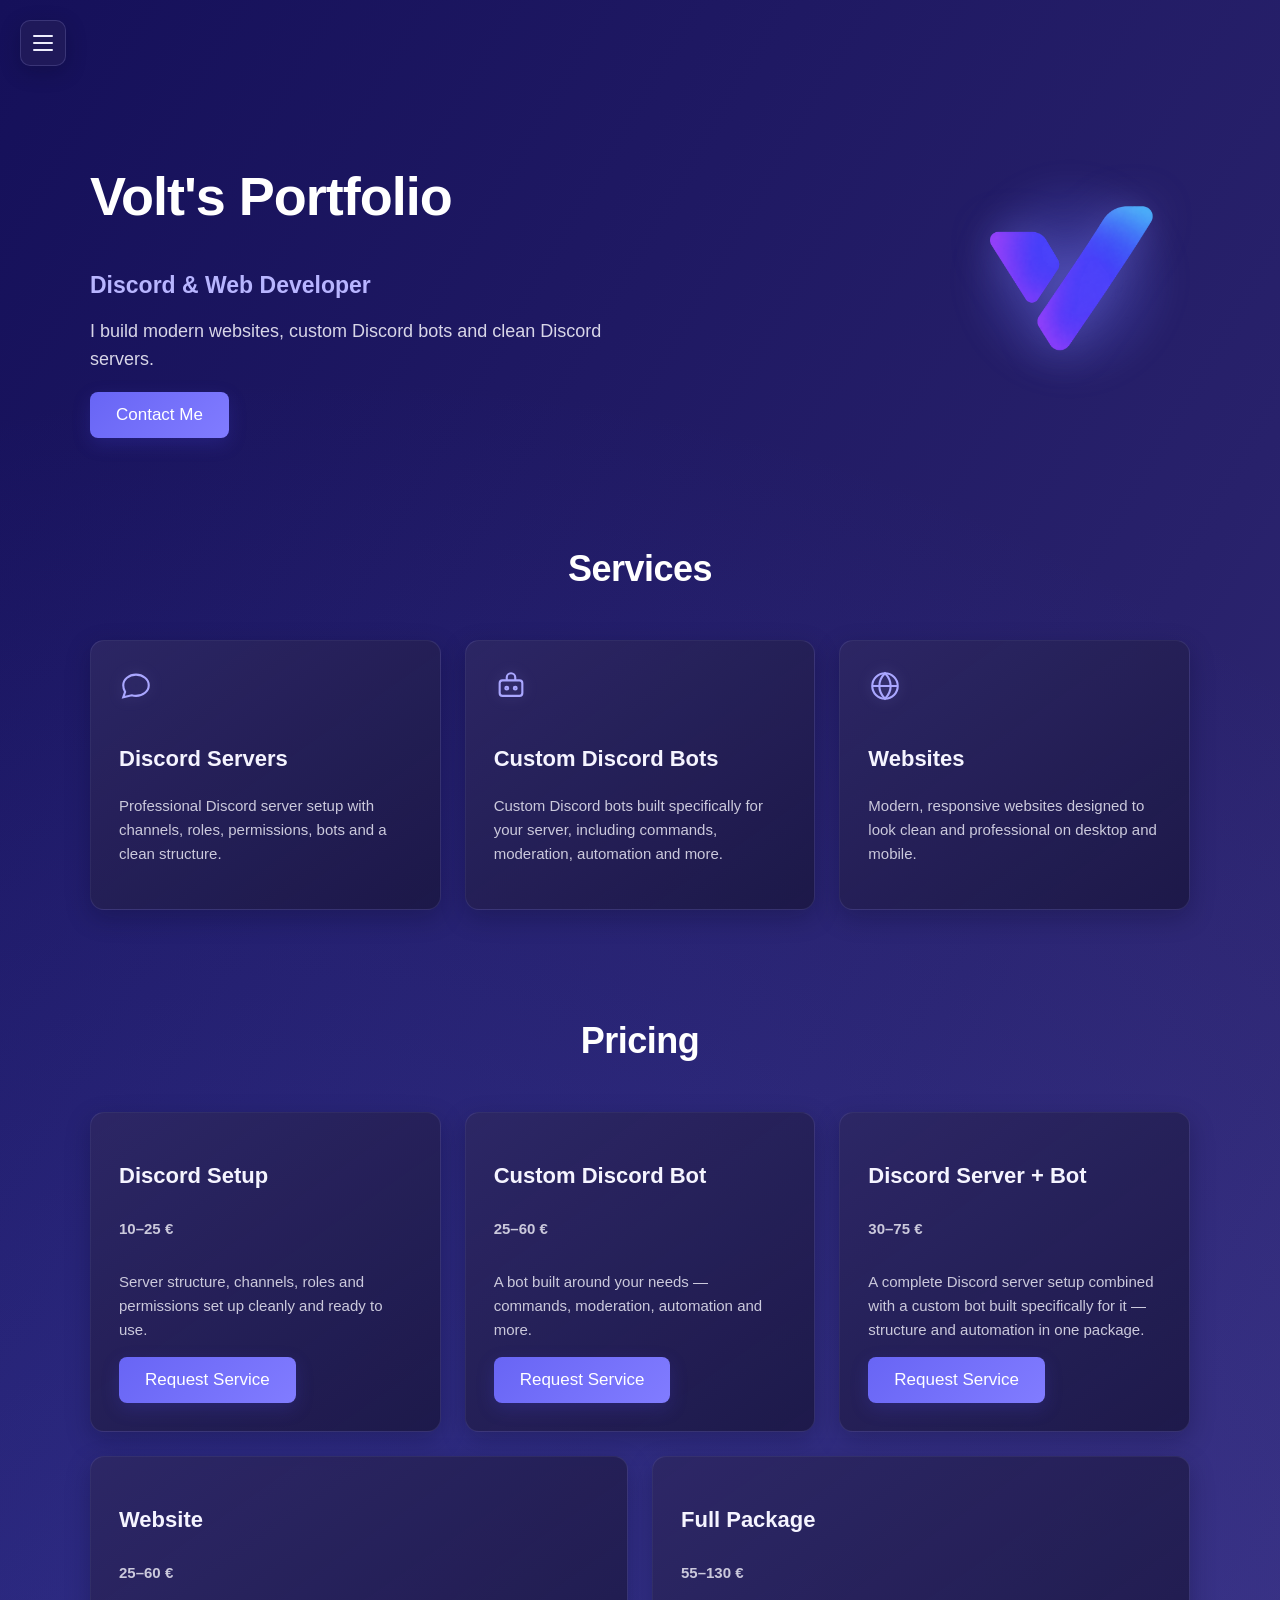
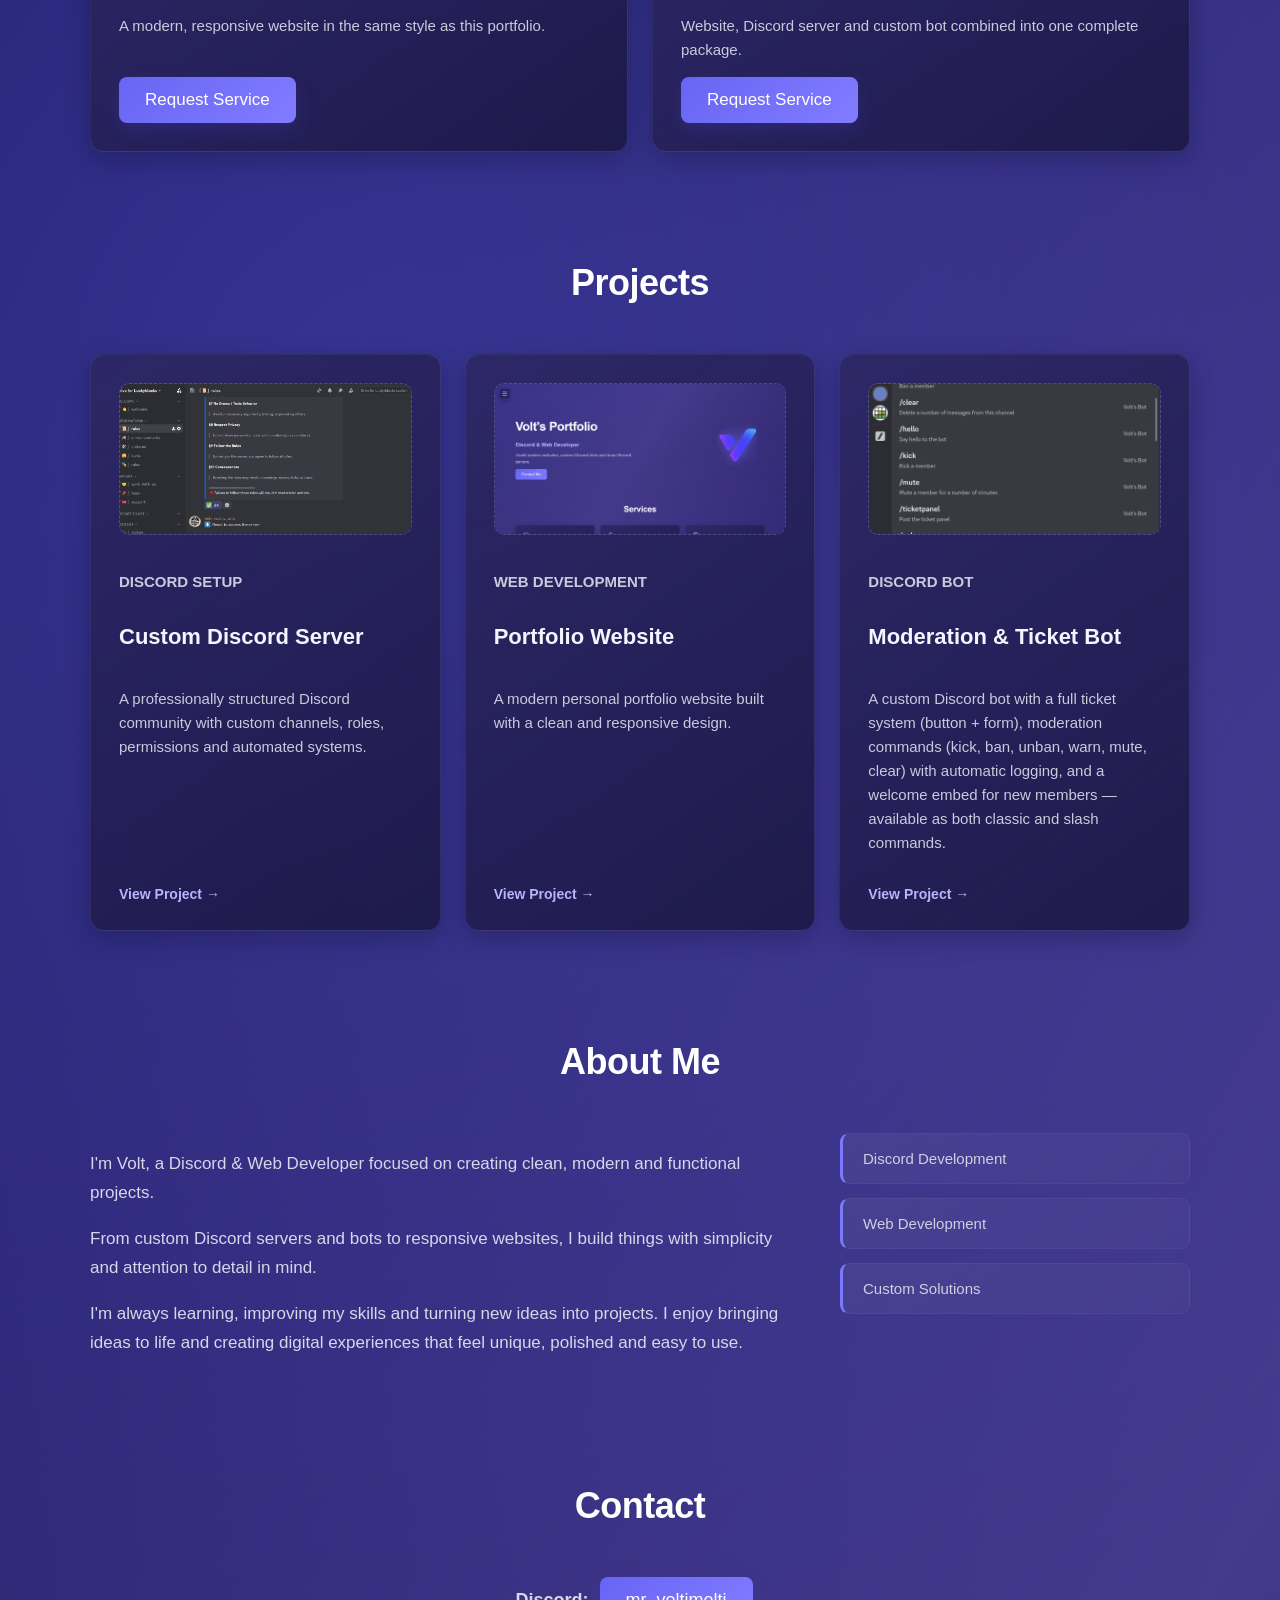
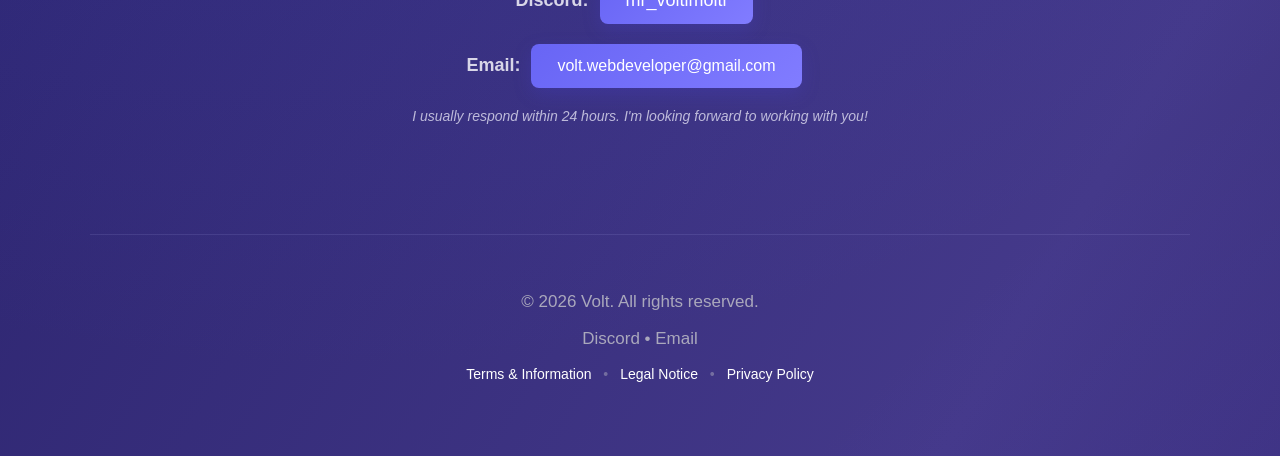
==== commit 061b7c06: "Update 1.4" ====
--- a/index.html
+++ b/index.html
@@ -359,7 +359,7 @@
     <div class="card pricing-card">
 
       <h3>
-        Discord Server + Custom Bot
+        Discord Server + Bot
       </h3>
 
       <p class="price">
@@ -536,26 +536,10 @@
 
       <div class="project-image">
 
-        <svg viewBox="0 0 24 24">
-
-          <rect
-            x="3"
-            y="4"
-            width="18"
-            height="14"
-            rx="1"
-          />
-
-          <path
-            d="M3 8h18"
-          />
-
-        </svg>
-
-
-        <span>
-          Preview Image
-        </span>
+        <img
+          src="Project3.1.png"
+          alt="Custom Discord Moderation & Ticket Bot"
+        >
 
       </div>
 
@@ -566,18 +550,20 @@
 
 
       <h3>
-        Custom Discord Bot
-      </h3>
-
-
-      <p>
-        A custom Discord bot featuring useful commands,
-        moderation tools and server automation.
-      </p>
-
-
-      <a
-        href="#"
+        Moderation & Ticket Bot
+      </h3>
+
+
+      <p>
+        A custom Discord bot with a full ticket system (button +
+        form), moderation commands (kick, ban, unban, warn, mute,
+        clear) with automatic logging, and a welcome embed for new
+        members — available as both classic and slash commands.
+      </p>
+
+
+      <a
+        href="project3.html"
         class="view-project"
       >
         View Project →
